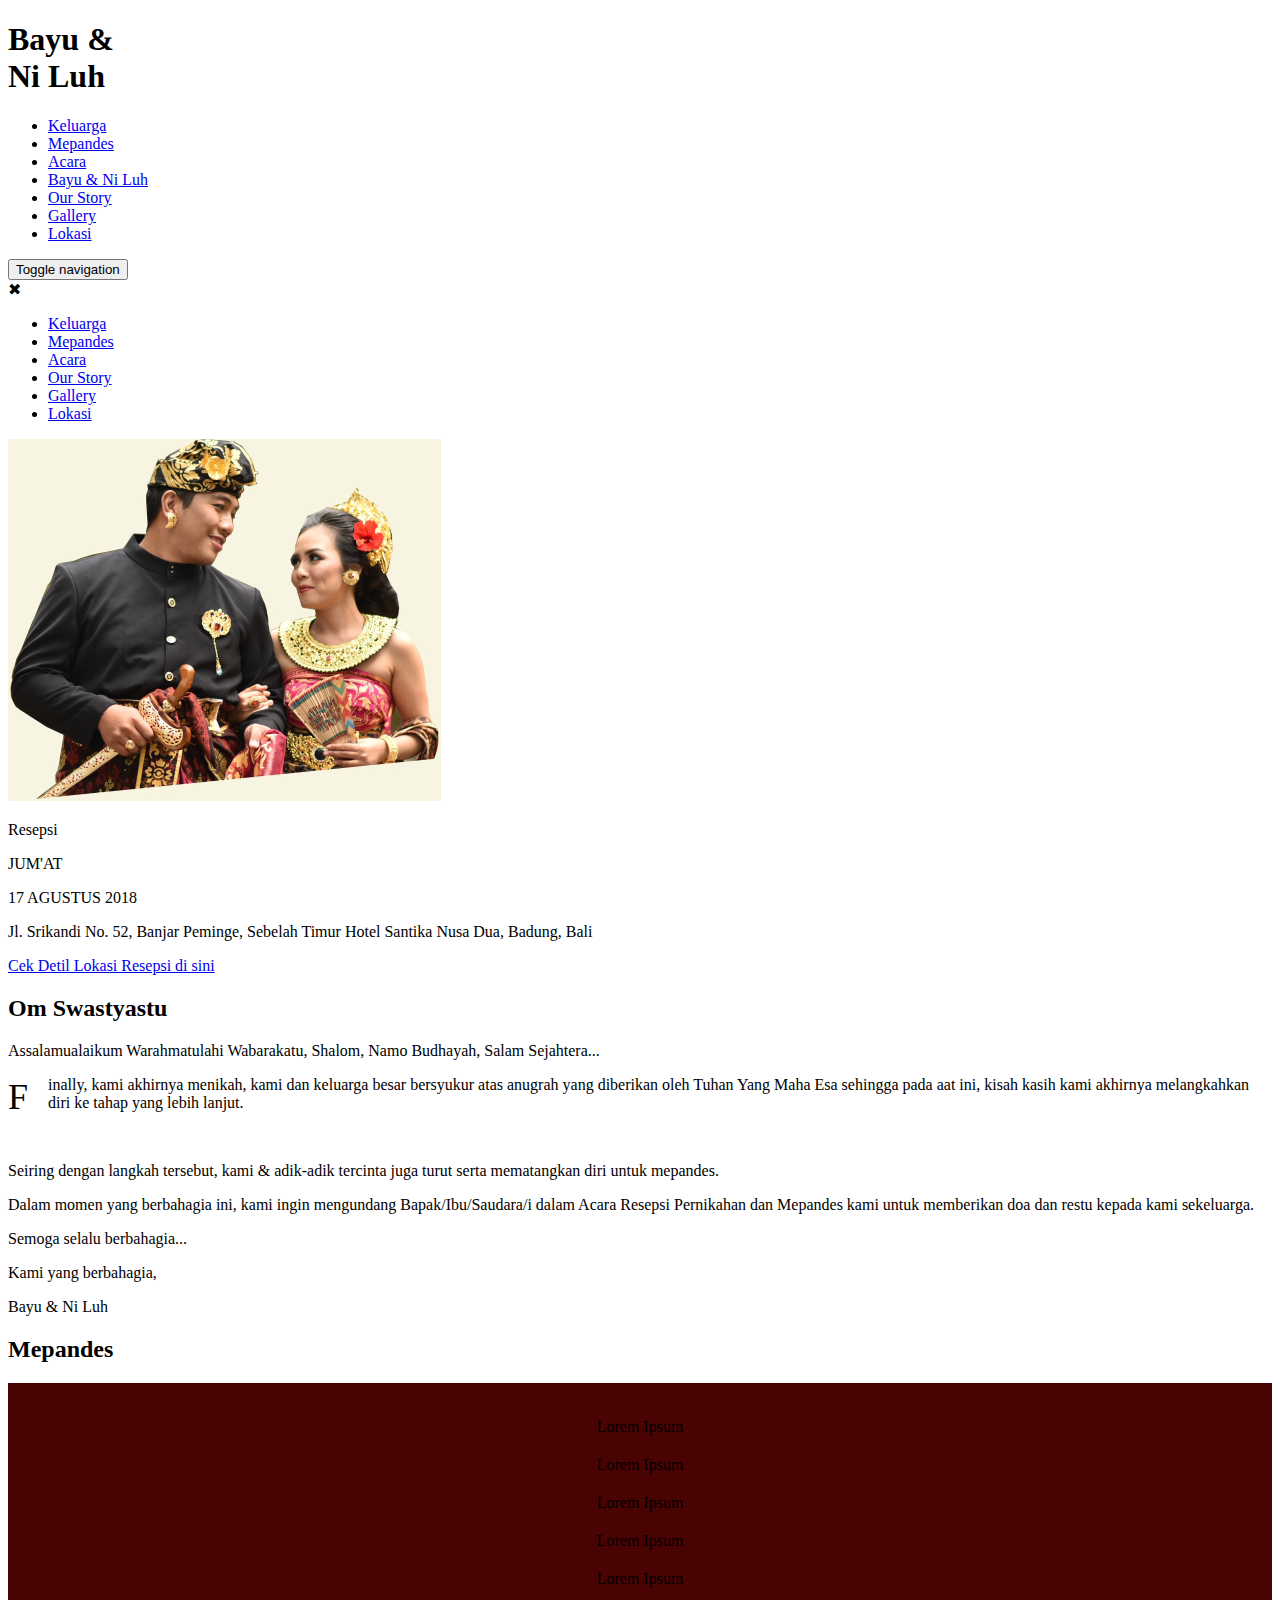
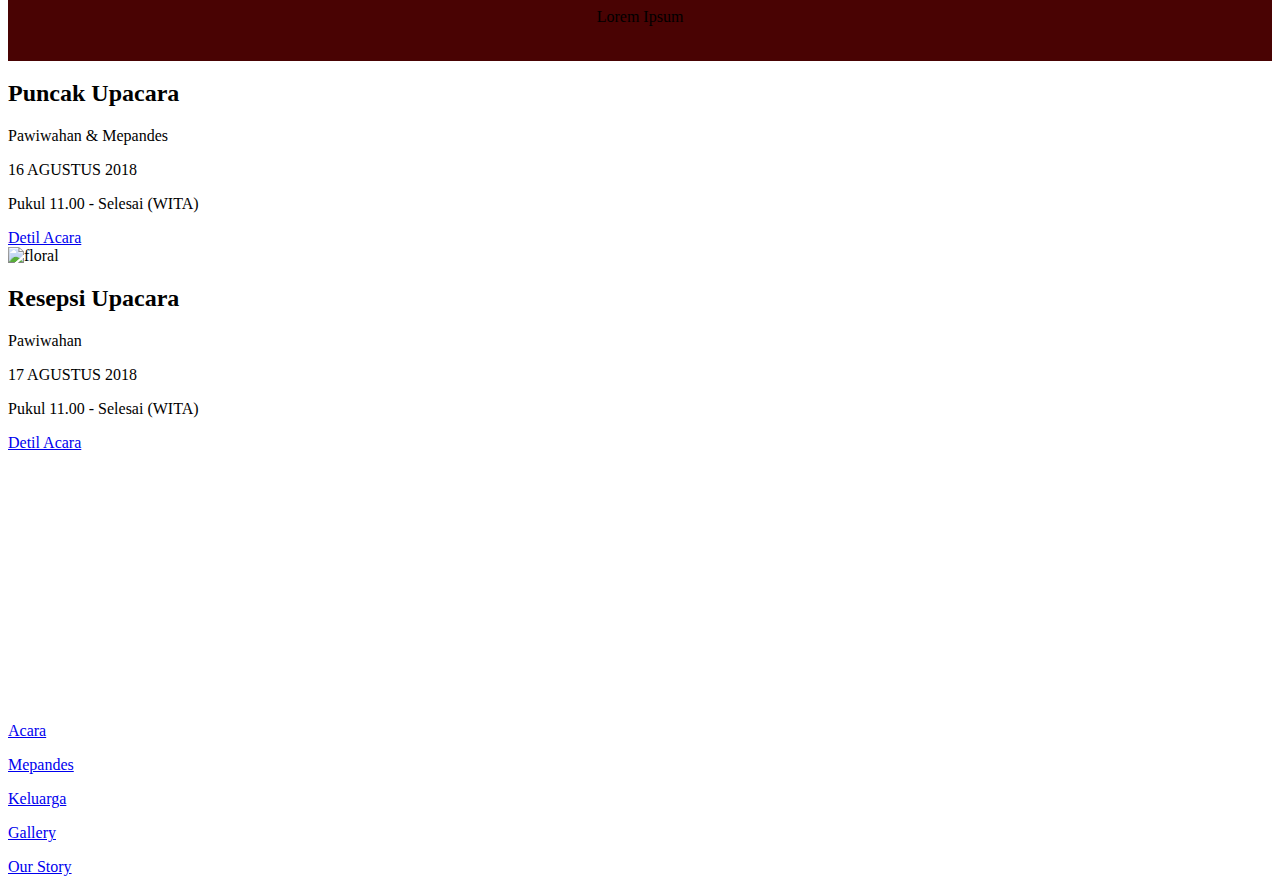
==== index.html @ 789aff52 "adding lokasi and update gallery and placeholder" ====
<!DOCTYPE html>
<html lang="en">
<head>
    <meta charset="UTF-8">
    <meta name="viewport" content="width=device-width, initial-scale=1.0">
    <meta http-equiv="X-UA-Compatible" content="ie=edge">
    <link rel="stylesheet" href="http://localhost/pawiwahanbayuniluh/assets/vendor/bootstrap/css/bootstrap.min.css">
    <link rel="stylesheet" href="http://localhost/pawiwahanbayuniluh/assets/vendor/slick/slick/slick.css">
    <link rel="stylesheet" href="http://localhost/pawiwahanbayuniluh/assets/css/main.css">
    <link rel="stylesheet" href="http://localhost/pawiwahanbayuniluh/assets/css/main.responsive.css">
    <script src="http://localhost/pawiwahanbayuniluh/assets/vendor/jquery/jquery-3.3.1.min.js"></script>    
    <script src="http://localhost/pawiwahanbayuniluh/assets/vendor/slick/slick/slick.min.js"></script>
    <script src="http://localhost/pawiwahanbayuniluh/assets/js/main.js"></script>
    <script src="http://localhost/pawiwahanbayuniluh/assets/vendor/bootstrap/js/bootstrap.min.js"></script>
    <title>Pawiwahan Bayu & Ni Luh</title>
</head>
<body>
    <section class="slider__main-wrapper">
        <h1 class="slider__main-title">Bayu <span>&</span> <br/> Ni Luh</h1>
        <div class="slider__slider-rail">
            <div class="animated-background">
                <div class="slider__content-image" style="background-image: url(assets/images/prewed/WP1_7972.jpg);"></div>
            </div>            
            <div class="animated-background">
                <div class="slider__content-image" style="background-image: url(assets/images/prewed/WP2_9571.jpg);"></div>
            </div>
            <div class="animated-background">
                <div class="slider__content-image" style="background-image: url(assets/images/prewed/WP2_9606.jpg);"></div>
            </div>
        </div>
        <nav class="navbar navbar__navbar-maron" id="main-navbar">
            <div class="container-fluid">
                <ul class="navbar__menu-wrapper">
                    <li>
                        <a href="#">Keluarga</a></li>
                    <li>
                        <a href="#">Mepandes</a></li>
                    <li>
                        <a href="#">Acara</a></li>
                    <li class="navbar__main-title">
                        <a href="http://localhost/pawiwahanbayuniluh">Bayu & Ni Luh</a>
                    </li>
                    <li>
                        <a href="#">Our Story</a></li>
                    <li>
                        <a href="http://localhost/pawiwahanbayuniluh/gallery">Gallery</a></li>
                    <li>
                        <a href="http://localhost/pawiwahanbayuniluh/lokasi/">Lokasi</a></li>
                </ul>
                <button type="button" class="navbar-toggle collapsed" data-toggle="collapse" data-target="#bs-example-navbar-collapse-1" aria-expanded="false">
                    <span class="sr-only">Toggle navigation</span>
                    <span class="icon-bar"></span>
                    <span class="icon-bar"></span>
                    <span class="icon-bar"></span>
                </button>
            </div>       
            <div class="navbar__mobile-menu-wrapper" id="mobile-menu">
                <span class="navbar__close-toggler" id="menu-close">&#10006;</span>
                <ul class="navbar__mobile-menu">
                    <li>
                        <a href="#">Keluarga</a></li>
                    <li>
                        <a href="#">Mepandes</a></li>
                    <li>
                        <a href="#">Acara</a></li>                    
                    <li>
                        <a href="#">Our Story</a></li>
                    <li>
                        <a href="http://localhost/pawiwahanbayuniluh/gallery">Gallery</a></li>
                    <li>
                        <a href="http://localhost/pawiwahanbayuniluh/lokasi/">Lokasi</a></li>
                </ul>
            </div>     
        </nav>
    </section>        
    <section class="greeting__main-wrapper">
        <div class="container">
            <div class="row">
                <div class="col-lg-4 col-md-4 col-sm-4 col-xs-12">
                    <div class="greeting__note">
                        <img class="greeting__person-image" src="assets/images/person.png"/>
                        <div class="greeting__note-title">
                            <p>Resepsi</p>
                            <p>JUM'AT</p>
                        </div>
                        <p class="greeting__date">17 AGUSTUS 2018</p>
                        <p class="greetin__address">Jl. Srikandi No. 52, Banjar Peminge, Sebelah Timur Hotel Santika Nusa Dua, Badung, Bali</p>
                        <div class="greeting__btn-wrapper">                            
                            <a href="#" class="btn__btn-small btn__btn-maron">Cek Detil Lokasi Resepsi di sini</a>
                        </div>
                    </div>
                </div>
                <div class="col-lg-8 col-md-8 col-sm-8 col-xs-12">
                    <h2 class="greeting__main-title">Om Swastyastu</h2>
                    <p>Assalamualaikum Warahmatulahi Wabarakatu, Shalom, Namo Budhayah, Salam Sejahtera...</p>
                    <p><span style="font-size: 36px; float: left;margin-right: 20px;font-family: BackToBlack;display: inline">F</span><span style="display: inline;">inally, kami akhirnya menikah, kami dan keluarga besar bersyukur atas anugrah yang diberikan oleh Tuhan Yang Maha Esa sehingga pada aat ini, kisah kasih kami akhirnya melangkahkan diri ke tahap yang lebih lanjut.</span></p>
                    <br/><p>Seiring dengan langkah tersebut, kami & adik-adik tercinta juga turut serta mematangkan diri untuk mepandes.</p>
                    <p>Dalam momen yang berbahagia ini, kami ingin mengundang Bapak/Ibu/Saudara/i dalam Acara Resepsi Pernikahan dan Mepandes kami untuk memberikan doa dan restu kepada kami sekeluarga.</p>
                    <div class="greeting__closing-wrapper">
                        <p>Semoga selalu berbahagia...</p>
                        <p>Kami yang berbahagia,</p>
                        <p class="greeting__signature">Bayu & Ni Luh</p>
                    </div>
                </div>
            </div>
        </div>
    </section>    
    <section class="mepandes__main-wrapper">
        <h2 class="mepandes__main-title">Mepandes</h2>
        <div style="background-color: #490303; padding: 15px 0;">
            <div class="container mepandes__person-wrapper">
                <div class="row">
                    <div class="col-lg-4 col-md-4 col-sm-4 col-xs-6" style="text-align: center;margin: 20px 0;">
                        <div class="mepandes__person">
                            <div class="mepandes__person-image"></div>
                            <p class="mepandes__person-name">Lorem Ipsum</p>
                        </div>
                    </div>
                    <div class="col-lg-4 col-md-4 col-sm-4 col-xs-6" style="text-align: center;margin: 20px 0;">
                        <div class="mepandes__person">
                            <div class="mepandes__person-image"></div>
                            <p class="mepandes__person-name">Lorem Ipsum</p>
                        </div>
                    </div>
                    <div class="col-lg-4 col-md-4 col-sm-4 col-xs-6" style="text-align: center;margin: 20px 0;">
                        <div class="mepandes__person">
                            <div class="mepandes__person-image"></div>
                            <p class="mepandes__person-name">Lorem Ipsum</p>
                        </div>
                    </div>
                    <div class="col-lg-4 col-md-4 col-sm-4 col-xs-6" style="text-align: center;margin: 20px 0;">
                        <div class="mepandes__person">
                            <div class="mepandes__person-image"></div>
                            <p class="mepandes__person-name">Lorem Ipsum</p>
                        </div>
                    </div>
                    <div class="col-lg-4 col-md-4 col-sm-4 col-xs-6" style="text-align: center;margin: 20px 0;">
                        <div class="mepandes__person">
                            <div class="mepandes__person-image"></div>
                            <p class="mepandes__person-name">Lorem Ipsum</p>
                        </div>
                    </div>
                    <div class="col-lg-4 col-md-4 col-sm-4 col-xs-6" style="text-align: center;margin: 20px 0;">
                        <div class="mepandes__person">
                            <div class="mepandes__person-image"></div>
                            <p class="mepandes__person-name">Lorem Ipsum</p>
                        </div>
                    </div>
                </div>
            </div>
        </div>
    </section>
    <section class="container" id="upacara">
        <div class="row">
            <div class="col-lg-4 col-md-4 col-sm-12 col-xs-12">
                <div class="upacara__upacara-wrapper">
                    <h2>Puncak Upacara</h2>
                    <p class="upacara__upacara-name">Pawiwahan & Mepandes</p>
                    <p class="upacara__upacara-date">16 AGUSTUS 2018</p>
                    <p class="upacara__upacara-time">Pukul 11.00 - Selesai (WITA)</p>
                    <a class="btn__btn-small btn__btn-maron" href="#">Detil Acara</a>
                </div>
            </div>
            <div class="col-lg-4 col-md-4 col-sm-12 col-xs-12">
                <div class="upacara__bouquet">
                    <img src="assets/images/bouquet-1.png" alt="floral" height="100px" />
                </div>
            </div>
            <div class="col-lg-4 col-md-4 col-sm-12 col-xs-12">
                <div class="upacara__upacara-wrapper">
                    <h2>Resepsi Upacara</h2>
                    <p class="upacara__upacara-name">Pawiwahan</p>
                    <p class="upacara__upacara-date">17 AGUSTUS 2018</p>
                    <p class="upacara__upacara-time">Pukul 11.00 - Selesai (WITA)</p>
                    <a class="btn__btn-small btn__btn-maron" href="#">Detil Acara</a>
                </div>
            </div>
        </div>        
    </section>
    <iframe
        width="100%"
        height="250"
        frameBorder="0"
        src="https://www.google.com/maps/embed/v1/place?key=AIzaSyAnap0F47kZ6eiubEJMexKW4NP2OieEnZE&q=jalan+pintas+siligita+no+27"
        allowFullScreen
    >
    </iframe>
    <section class="container" id="snapshot">
        <div class="row">
            <div class="col-lg-8">
                <a href="#">
                    <div class="snapshot__main-wrapper">
                        <div class="snaphost__image" style="background-image: url(http://localhost/pawiwahanbayuniluh/assets/images/prewed/WP1_7972.jpg)">                     
                        </div>                    
                        <div class="snapshot__white-box">
                            <p>Acara</p>
                        </div>
                    </div>
                </a>
            </div>
            <div class="col-lg-4">
                <a href="#">
                    <div class="snapshot__main-wrapper">
                        <div class="snaphost__image" style="background-image: url(http://localhost/pawiwahanbayuniluh/assets/images/prewed/WP1_7972.jpg)">                        
                        </div>                    
                        <div class="snapshot__white-box">
                            <p>Mepandes</p>
                        </div>
                    </div>
                </a>
            </div>
            <div class="col-lg-12">
                <a href="#">
                    <div class="snapshot__main-wrapper">
                        <div class="snaphost__image" style="background-image: url(http://localhost/pawiwahanbayuniluh/assets/images/prewed/WP1_7972.jpg)">                        
                        </div>                    
                        <div class="snapshot__white-box">
                            <p>Keluarga</p>
                        </div>
                    </div>
                </a>
            </div>
            <div class="col-lg-4">
                <a href="http://localhost/pawiwahanbayuniluh/gallery">
                    <div class="snapshot__main-wrapper">
                        <div class="snaphost__image" style="background-image: url(http://localhost/pawiwahanbayuniluh/assets/images/prewed/WP1_7972.jpg)">                        
                        </div>                    
                        <div class="snapshot__white-box">
                            <p>Gallery</p>
                        </div>
                    </div>
                </a>
            </div>
            <div class="col-lg-8">
                <a href="#">
                    <div class="snapshot__main-wrapper">
                        <div class="snaphost__image" style="background-image: url(http://localhost/pawiwahanbayuniluh/assets/images/prewed/WP1_7972.jpg)">                        
                        </div>                    
                        <div class="snapshot__white-box">
                            <p>Our Story</p>
                        </div>
                    </div>
                </a>
            </div>
        </div>
    </section>
    <section class="footer__main-wrapper">
        <div class="container">
            <div class="row">
                <!-- <ul class="footer__menu-wrapper">
                    <li>
                        <a href="#">Keluarga</a></li>
                    <li>
                        <a href="#">Mepandes</a></li>
                    <li>
                        <a href="#">Acara</a></li>
                    <li class="footer__main-title">
                        <a href="#">Bayu & Ni Luh</a>
                    </li>
                    <li>
                        <a href="#">Our Story</a></li>
                    <li>
                        <a href="#">Gallery</a></li>
                    <li>
                        <a href="http://localhost/pawiwahanbayuniluh/lokasi/">Lokasi</a></li>
                </ul> -->
            </div>
        </div>
    </section>
</body>
</html>
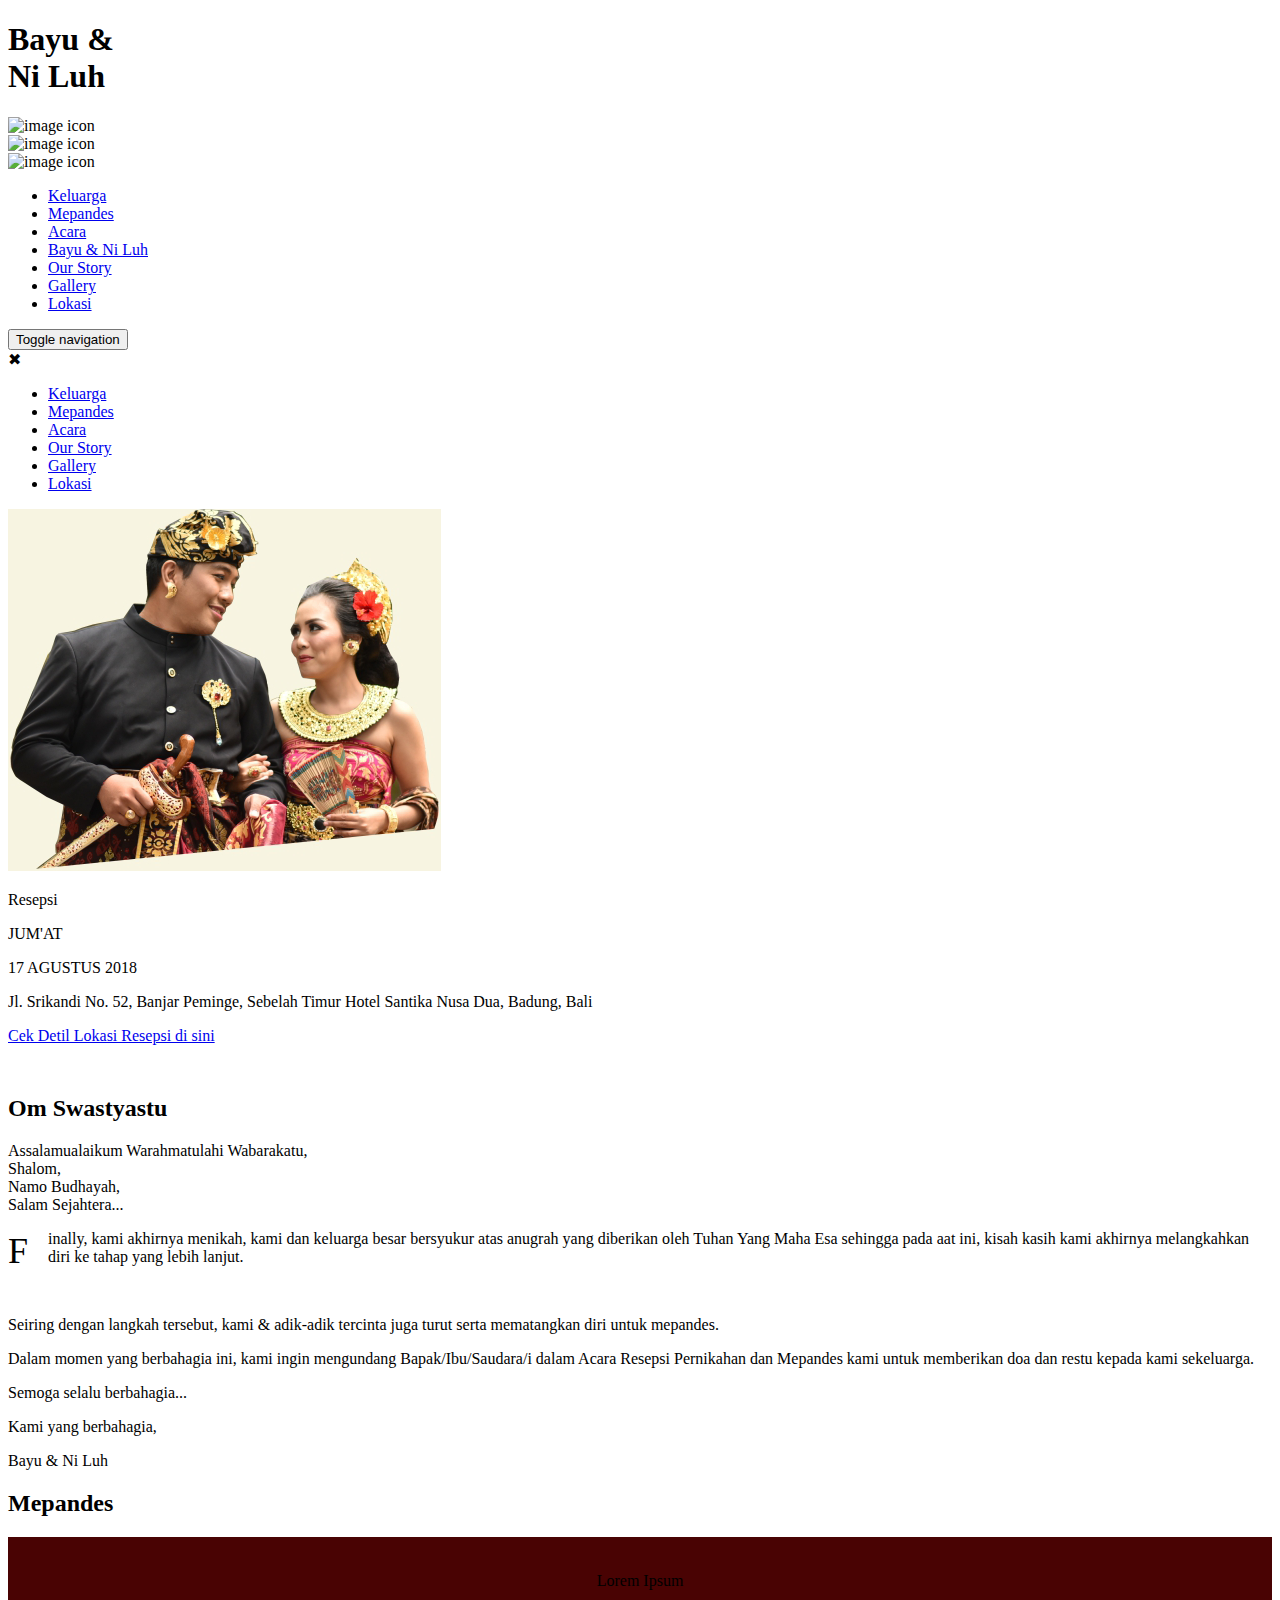
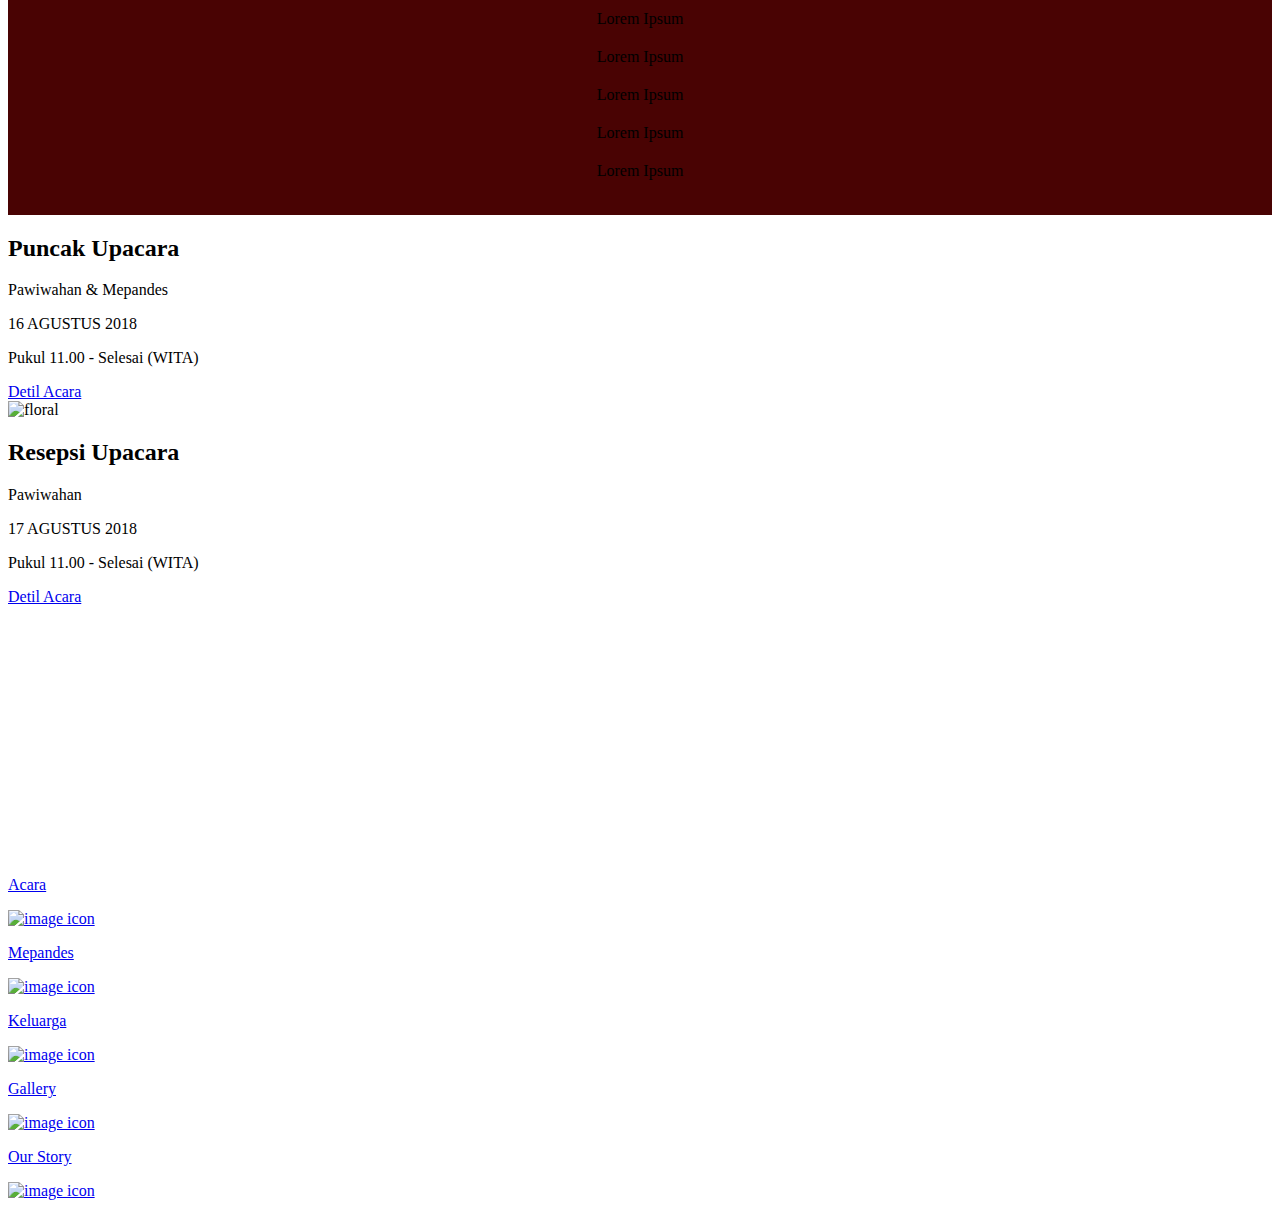
==== commit ce4f5f3c: "update loader" ====
--- a/index.html
+++ b/index.html
@@ -19,12 +19,15 @@
         <h1 class="slider__main-title">Bayu <span>&</span> <br/> Ni Luh</h1>
         <div class="slider__slider-rail">
             <div class="animated-background">
+                <img src="http://localhost/pawiwahanbayuniluh/assets/images/picture.png" alt="image icon"/>
                 <div class="slider__content-image" style="background-image: url(assets/images/prewed/WP1_7972.jpg);"></div>
             </div>            
             <div class="animated-background">
+                <img src="http://localhost/pawiwahanbayuniluh/assets/images/picture.png" alt="image icon"/>
                 <div class="slider__content-image" style="background-image: url(assets/images/prewed/WP2_9571.jpg);"></div>
             </div>
             <div class="animated-background">
+                <img src="http://localhost/pawiwahanbayuniluh/assets/images/picture.png" alt="image icon"/>
                 <div class="slider__content-image" style="background-image: url(assets/images/prewed/WP2_9606.jpg);"></div>
             </div>
         </div>
@@ -91,8 +94,8 @@
                     </div>
                 </div>
                 <div class="col-lg-8 col-md-8 col-sm-8 col-xs-12">
-                    <h2 class="greeting__main-title">Om Swastyastu</h2>
-                    <p>Assalamualaikum Warahmatulahi Wabarakatu, Shalom, Namo Budhayah, Salam Sejahtera...</p>
+                    <h2 class="greeting__main-title" style="margin-top: 50px;">Om Swastyastu</h2>
+                    <p>Assalamualaikum Warahmatulahi Wabarakatu, <br/>Shalom, <br/>Namo Budhayah, <br/>Salam Sejahtera...</p>
                     <p><span style="font-size: 36px; float: left;margin-right: 20px;font-family: BackToBlack;display: inline">F</span><span style="display: inline;">inally, kami akhirnya menikah, kami dan keluarga besar bersyukur atas anugrah yang diberikan oleh Tuhan Yang Maha Esa sehingga pada aat ini, kisah kasih kami akhirnya melangkahkan diri ke tahap yang lebih lanjut.</span></p>
                     <br/><p>Seiring dengan langkah tersebut, kami & adik-adik tercinta juga turut serta mematangkan diri untuk mepandes.</p>
                     <p>Dalam momen yang berbahagia ini, kami ingin mengundang Bapak/Ibu/Saudara/i dalam Acara Resepsi Pernikahan dan Mepandes kami untuk memberikan doa dan restu kepada kami sekeluarga.</p>
@@ -189,56 +192,61 @@
         <div class="row">
             <div class="col-lg-8">
                 <a href="#">
-                    <div class="snapshot__main-wrapper">
+                    <div class="snapshot__main-wrapper">                        
                         <div class="snaphost__image" style="background-image: url(http://localhost/pawiwahanbayuniluh/assets/images/prewed/WP1_7972.jpg)">                     
                         </div>                    
                         <div class="snapshot__white-box">
                             <p>Acara</p>
                         </div>
+                        <div class="animated-background"><img src="http://localhost/pawiwahanbayuniluh/assets/images/picture.png" alt="image icon"/></div>
                     </div>
                 </a>
             </div>
             <div class="col-lg-4">
                 <a href="#">
-                    <div class="snapshot__main-wrapper">
+                    <div class="snapshot__main-wrapper">                        
                         <div class="snaphost__image" style="background-image: url(http://localhost/pawiwahanbayuniluh/assets/images/prewed/WP1_7972.jpg)">                        
                         </div>                    
                         <div class="snapshot__white-box">
                             <p>Mepandes</p>
                         </div>
+                        <div class="animated-background"><img src="http://localhost/pawiwahanbayuniluh/assets/images/picture.png" alt="image icon"/></div>
                     </div>
                 </a>
             </div>
             <div class="col-lg-12">
                 <a href="#">
-                    <div class="snapshot__main-wrapper">
+                    <div class="snapshot__main-wrapper">                        
                         <div class="snaphost__image" style="background-image: url(http://localhost/pawiwahanbayuniluh/assets/images/prewed/WP1_7972.jpg)">                        
                         </div>                    
                         <div class="snapshot__white-box">
                             <p>Keluarga</p>
                         </div>
+                        <div class="animated-background"><img src="http://localhost/pawiwahanbayuniluh/assets/images/picture.png" alt="image icon"/></div>
                     </div>
                 </a>
             </div>
             <div class="col-lg-4">
                 <a href="http://localhost/pawiwahanbayuniluh/gallery">
-                    <div class="snapshot__main-wrapper">
+                    <div class="snapshot__main-wrapper">                        
                         <div class="snaphost__image" style="background-image: url(http://localhost/pawiwahanbayuniluh/assets/images/prewed/WP1_7972.jpg)">                        
                         </div>                    
                         <div class="snapshot__white-box">
                             <p>Gallery</p>
                         </div>
+                        <div class="animated-background"><img src="http://localhost/pawiwahanbayuniluh/assets/images/picture.png" alt="image icon"/></div>
                     </div>
                 </a>
             </div>
             <div class="col-lg-8">
                 <a href="#">
-                    <div class="snapshot__main-wrapper">
+                    <div class="snapshot__main-wrapper">                        
                         <div class="snaphost__image" style="background-image: url(http://localhost/pawiwahanbayuniluh/assets/images/prewed/WP1_7972.jpg)">                        
                         </div>                    
                         <div class="snapshot__white-box">
                             <p>Our Story</p>
                         </div>
+                        <div class="animated-background"><img src="http://localhost/pawiwahanbayuniluh/assets/images/picture.png" alt="image icon"/></div>
                     </div>
                 </a>
             </div>
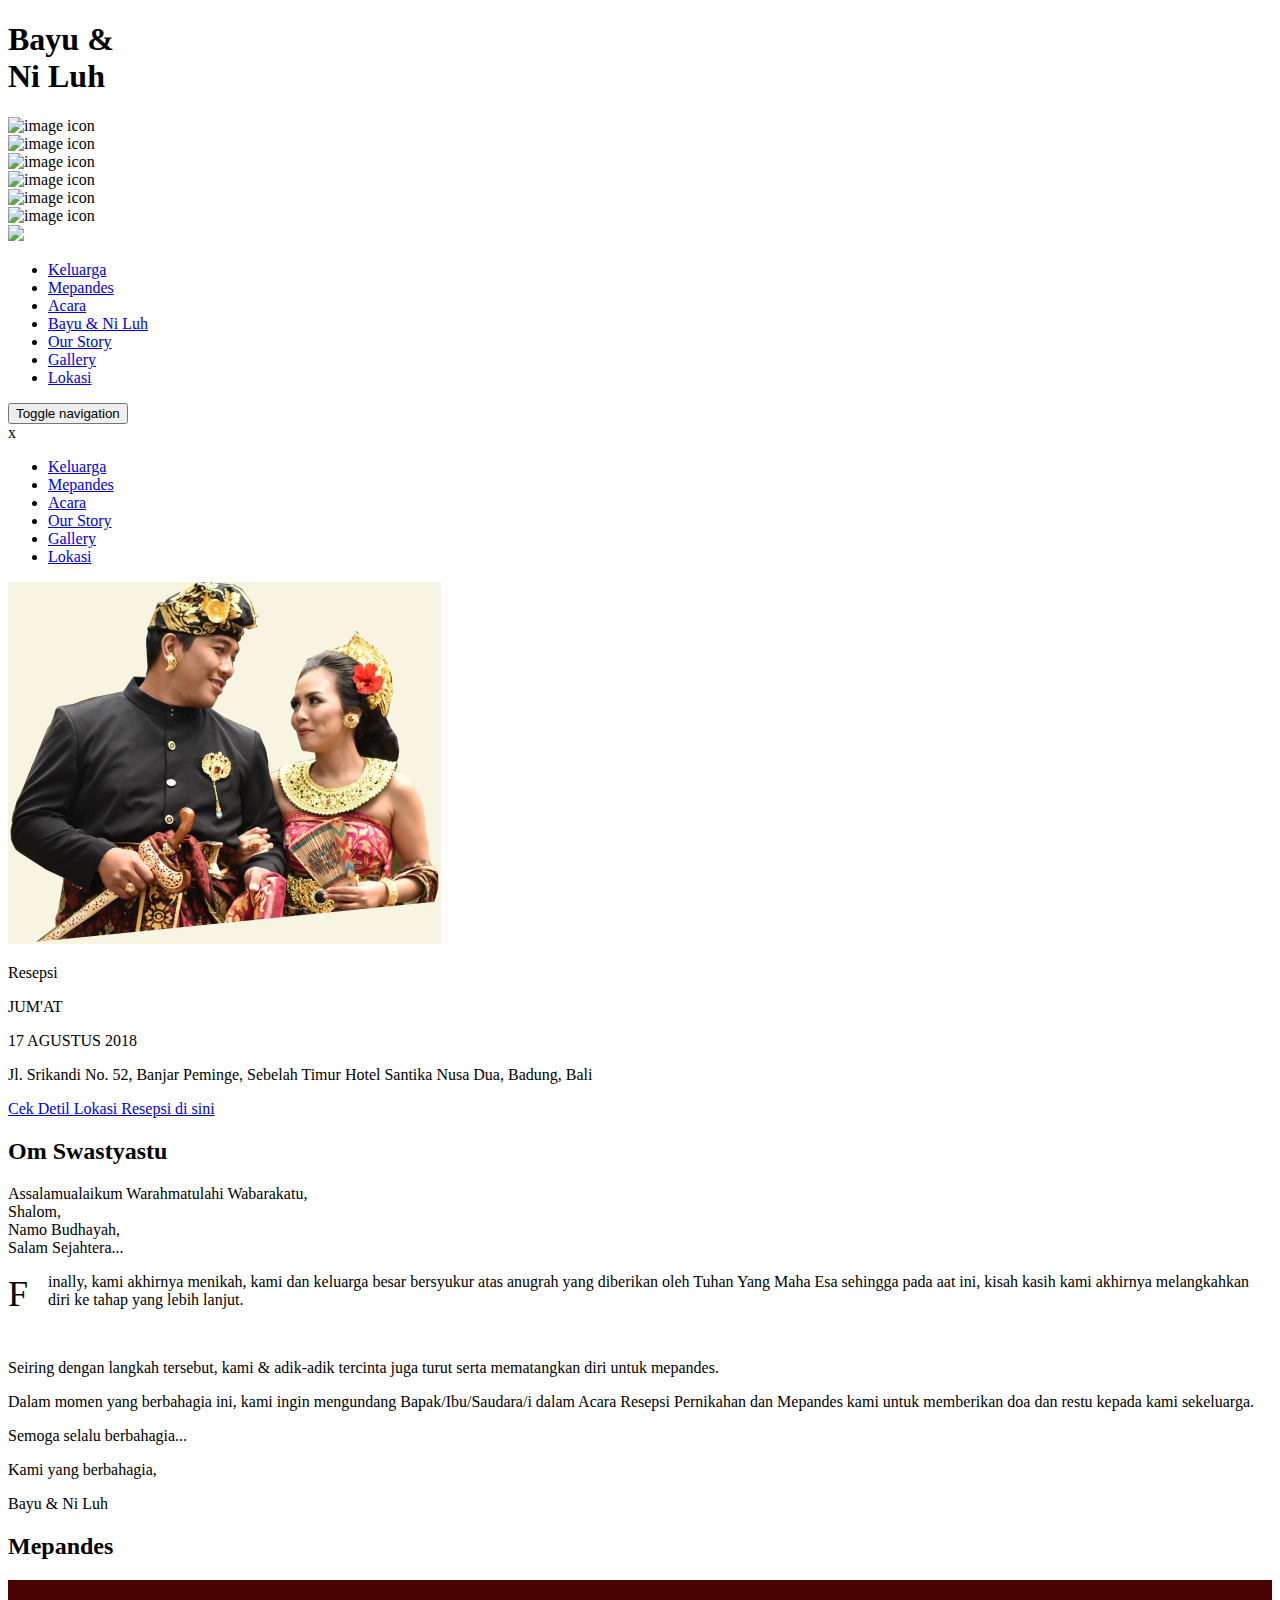
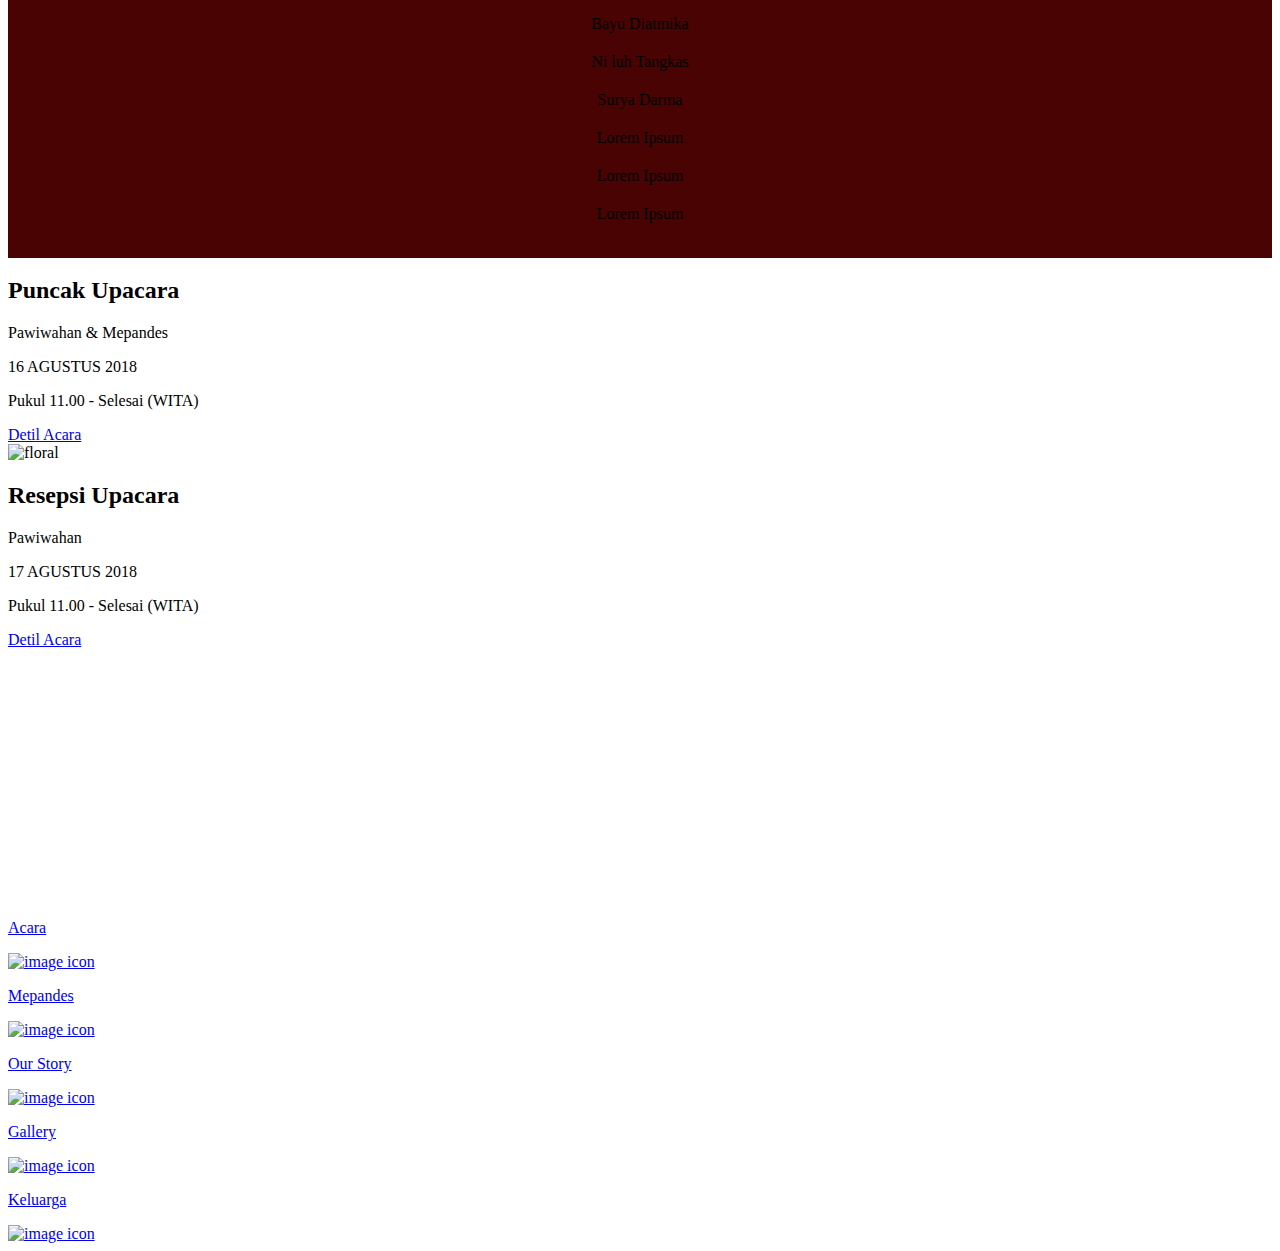
==== commit d7678d86: "big update" ====
--- a/index.html
+++ b/index.html
@@ -6,11 +6,11 @@
     <meta http-equiv="X-UA-Compatible" content="ie=edge">
     <link rel="stylesheet" href="http://localhost/pawiwahanbayuniluh/assets/vendor/bootstrap/css/bootstrap.min.css">
     <link rel="stylesheet" href="http://localhost/pawiwahanbayuniluh/assets/vendor/slick/slick/slick.css">
-    <link rel="stylesheet" href="http://localhost/pawiwahanbayuniluh/assets/css/main.css">
-    <link rel="stylesheet" href="http://localhost/pawiwahanbayuniluh/assets/css/main.responsive.css">
+    <link rel="stylesheet" href="http://localhost/pawiwahanbayuniluh/assets/css/main.css?ver=0.0.23">
+    <link rel="stylesheet" href="http://localhost/pawiwahanbayuniluh/assets/css/main.responsive.css?ver=0.0.23">
     <script src="http://localhost/pawiwahanbayuniluh/assets/vendor/jquery/jquery-3.3.1.min.js"></script>    
     <script src="http://localhost/pawiwahanbayuniluh/assets/vendor/slick/slick/slick.min.js"></script>
-    <script src="http://localhost/pawiwahanbayuniluh/assets/js/main.js"></script>
+    <script src="http://localhost/pawiwahanbayuniluh/assets/js/main.js?ver=0.0.23"></script>
     <script src="http://localhost/pawiwahanbayuniluh/assets/vendor/bootstrap/js/bootstrap.min.js"></script>
     <title>Pawiwahan Bayu & Ni Luh</title>
 </head>
@@ -20,16 +20,33 @@
         <div class="slider__slider-rail">
             <div class="animated-background">
                 <img src="http://localhost/pawiwahanbayuniluh/assets/images/picture.png" alt="image icon"/>
-                <div class="slider__content-image" style="background-image: url(assets/images/prewed/WP1_7972.jpg);"></div>
+                <div class="slider__content-image" style="background-image: url(assets/images/slideshow/1.jpg);"></div>
             </div>            
             <div class="animated-background">
                 <img src="http://localhost/pawiwahanbayuniluh/assets/images/picture.png" alt="image icon"/>
-                <div class="slider__content-image" style="background-image: url(assets/images/prewed/WP2_9571.jpg);"></div>
-            </div>
-            <div class="animated-background">
-                <img src="http://localhost/pawiwahanbayuniluh/assets/images/picture.png" alt="image icon"/>
-                <div class="slider__content-image" style="background-image: url(assets/images/prewed/WP2_9606.jpg);"></div>
-            </div>
+                <div class="slider__content-image" style="background-image: url(assets/images/slideshow/2.jpg);"></div>
+            </div>
+            <div class="animated-background">
+                <img src="http://localhost/pawiwahanbayuniluh/assets/images/picture.png" alt="image icon"/>
+                <div class="slider__content-image" style="background-image: url(assets/images/slideshow/3.jpg);"></div>
+            </div>
+            <div class="animated-background">
+                <img src="http://localhost/pawiwahanbayuniluh/assets/images/picture.png" alt="image icon"/>
+                <div class="slider__content-image" style="background-image: url(assets/images/slideshow/4.jpg);"></div>
+            </div>
+            <div class="animated-background">
+                <img src="http://localhost/pawiwahanbayuniluh/assets/images/picture.png" alt="image icon"/>
+                <div class="slider__content-image" style="background-image: url(assets/images/slideshow/5.jpg);"></div>
+            </div>
+            <div class="animated-background">
+                <img src="http://localhost/pawiwahanbayuniluh/assets/images/picture.png" alt="image icon"/>
+                <div class="slider__content-image" style="background-image: url(assets/images/slideshow/6.jpg);"></div>
+            </div>
+        </div>
+        <div class="slider__slide-down-wrapper">
+            <i class="slider__slide-down-arrow">
+                <img src="http://localhost/pawiwahanbayuniluh/assets/images/down-arrow.png"/>
+            </i>
         </div>
         <nav class="navbar navbar__navbar-maron" id="main-navbar">
             <div class="container-fluid">
@@ -58,7 +75,7 @@
                 </button>
             </div>       
             <div class="navbar__mobile-menu-wrapper" id="mobile-menu">
-                <span class="navbar__close-toggler" id="menu-close">&#10006;</span>
+                <span class="navbar__close-toggler" id="menu-close">x</span>
                 <ul class="navbar__mobile-menu">
                     <li>
                         <a href="#">Keluarga</a></li>
@@ -79,7 +96,7 @@
     <section class="greeting__main-wrapper">
         <div class="container">
             <div class="row">
-                <div class="col-lg-4 col-md-4 col-sm-4 col-xs-12">
+                <div class="col-lg-5 col-md-5 col-sm-5 col-xs-12">
                     <div class="greeting__note">
                         <img class="greeting__person-image" src="assets/images/person.png"/>
                         <div class="greeting__note-title">
@@ -87,14 +104,14 @@
                             <p>JUM'AT</p>
                         </div>
                         <p class="greeting__date">17 AGUSTUS 2018</p>
-                        <p class="greetin__address">Jl. Srikandi No. 52, Banjar Peminge, Sebelah Timur Hotel Santika Nusa Dua, Badung, Bali</p>
+                        <p class="greeting__address">Jl. Srikandi No. 52, Banjar Peminge, Sebelah Timur Hotel Santika Nusa Dua, Badung, Bali</p>
                         <div class="greeting__btn-wrapper">                            
                             <a href="#" class="btn__btn-small btn__btn-maron">Cek Detil Lokasi Resepsi di sini</a>
                         </div>
                     </div>
                 </div>
-                <div class="col-lg-8 col-md-8 col-sm-8 col-xs-12">
-                    <h2 class="greeting__main-title" style="margin-top: 50px;">Om Swastyastu</h2>
+                <div class="col-lg-7 col-md-7 col-sm-7 col-xs-12">
+                    <h2 class="greeting__main-title">Om Swastyastu</h2>
                     <p>Assalamualaikum Warahmatulahi Wabarakatu, <br/>Shalom, <br/>Namo Budhayah, <br/>Salam Sejahtera...</p>
                     <p><span style="font-size: 36px; float: left;margin-right: 20px;font-family: BackToBlack;display: inline">F</span><span style="display: inline;">inally, kami akhirnya menikah, kami dan keluarga besar bersyukur atas anugrah yang diberikan oleh Tuhan Yang Maha Esa sehingga pada aat ini, kisah kasih kami akhirnya melangkahkan diri ke tahap yang lebih lanjut.</span></p>
                     <br/><p>Seiring dengan langkah tersebut, kami & adik-adik tercinta juga turut serta mematangkan diri untuk mepandes.</p>
@@ -115,20 +132,26 @@
                 <div class="row">
                     <div class="col-lg-4 col-md-4 col-sm-4 col-xs-6" style="text-align: center;margin: 20px 0;">
                         <div class="mepandes__person">
-                            <div class="mepandes__person-image"></div>
-                            <p class="mepandes__person-name">Lorem Ipsum</p>
-                        </div>
-                    </div>
-                    <div class="col-lg-4 col-md-4 col-sm-4 col-xs-6" style="text-align: center;margin: 20px 0;">
-                        <div class="mepandes__person">
-                            <div class="mepandes__person-image"></div>
-                            <p class="mepandes__person-name">Lorem Ipsum</p>
-                        </div>
-                    </div>
-                    <div class="col-lg-4 col-md-4 col-sm-4 col-xs-6" style="text-align: center;margin: 20px 0;">
-                        <div class="mepandes__person">
-                            <div class="mepandes__person-image"></div>
-                            <p class="mepandes__person-name">Lorem Ipsum</p>
+                            <div class="mepandes__person-image">
+                                <div class="image" style="background-image: url(assets/images/mepandes/Bayu.jpg);"></div>
+                            </div>
+                            <p class="mepandes__person-name">Bayu Diatmika</p>
+                        </div>
+                    </div>
+                    <div class="col-lg-4 col-md-4 col-sm-4 col-xs-6" style="text-align: center;margin: 20px 0;">
+                        <div class="mepandes__person">
+                            <div class="mepandes__person-image">
+                                <div class="image" style="background-image: url(assets/images/mepandes/Iluh.jpg)"></div>
+                            </div>
+                            <p class="mepandes__person-name">Ni luh Tangkas</p>
+                        </div>
+                    </div>
+                    <div class="col-lg-4 col-md-4 col-sm-4 col-xs-6" style="text-align: center;margin: 20px 0;">
+                        <div class="mepandes__person">
+                            <div class="mepandes__person-image">
+                                <div class="image" style="background-image: url(assets/images/mepandes/Surya.jpg)"></div>
+                            </div>
+                            <p class="mepandes__person-name">Surya Darma</p>
                         </div>
                     </div>
                     <div class="col-lg-4 col-md-4 col-sm-4 col-xs-6" style="text-align: center;margin: 20px 0;">
@@ -190,7 +213,7 @@
     </iframe>
     <section class="container" id="snapshot">
         <div class="row">
-            <div class="col-lg-8">
+            <div class="col-lg-7 col-md-7 col-sm-7 col-xs-12">
                 <a href="#">
                     <div class="snapshot__main-wrapper">                        
                         <div class="snaphost__image" style="background-image: url(http://localhost/pawiwahanbayuniluh/assets/images/prewed/WP1_7972.jpg)">                     
@@ -202,7 +225,7 @@
                     </div>
                 </a>
             </div>
-            <div class="col-lg-4">
+            <div class="col-lg-5 col-md-5 col-sm-5 col-xs-12">
                 <a href="#">
                     <div class="snapshot__main-wrapper">                        
                         <div class="snaphost__image" style="background-image: url(http://localhost/pawiwahanbayuniluh/assets/images/prewed/WP1_7972.jpg)">                        
@@ -214,37 +237,37 @@
                     </div>
                 </a>
             </div>
-            <div class="col-lg-12">
+            <div class="col-lg-12 col-md-12 col-sm-12 col-xs-12">
                 <a href="#">
                     <div class="snapshot__main-wrapper">                        
                         <div class="snaphost__image" style="background-image: url(http://localhost/pawiwahanbayuniluh/assets/images/prewed/WP1_7972.jpg)">                        
                         </div>                    
                         <div class="snapshot__white-box">
+                            <p>Our Story</p>
+                        </div>
+                        <div class="animated-background"><img src="http://localhost/pawiwahanbayuniluh/assets/images/picture.png" alt="image icon"/></div>
+                    </div>
+                </a>
+            </div>
+            <div class="col-lg-5 col-md-5 col-sm-5 col-xs-12">
+                <a href="http://localhost/pawiwahanbayuniluh/gallery">
+                    <div class="snapshot__main-wrapper">                        
+                        <div class="snaphost__image" style="background-image: url(http://localhost/pawiwahanbayuniluh/assets/images/prewed/WP1_7972.jpg)">                        
+                        </div>                    
+                        <div class="snapshot__white-box">
+                            <p>Gallery</p>
+                        </div>
+                        <div class="animated-background"><img src="http://localhost/pawiwahanbayuniluh/assets/images/picture.png" alt="image icon"/></div>
+                    </div>
+                </a>
+            </div>
+            <div class="col-lg-7 col-md-7 col-sm-7 col-xs-12">
+                <a href="#">
+                    <div class="snapshot__main-wrapper">                        
+                        <div class="snaphost__image" style="background-image: url(http://localhost/pawiwahanbayuniluh/assets/images/prewed/WP1_7972.jpg)">                        
+                        </div>                    
+                        <div class="snapshot__white-box">
                             <p>Keluarga</p>
-                        </div>
-                        <div class="animated-background"><img src="http://localhost/pawiwahanbayuniluh/assets/images/picture.png" alt="image icon"/></div>
-                    </div>
-                </a>
-            </div>
-            <div class="col-lg-4">
-                <a href="http://localhost/pawiwahanbayuniluh/gallery">
-                    <div class="snapshot__main-wrapper">                        
-                        <div class="snaphost__image" style="background-image: url(http://localhost/pawiwahanbayuniluh/assets/images/prewed/WP1_7972.jpg)">                        
-                        </div>                    
-                        <div class="snapshot__white-box">
-                            <p>Gallery</p>
-                        </div>
-                        <div class="animated-background"><img src="http://localhost/pawiwahanbayuniluh/assets/images/picture.png" alt="image icon"/></div>
-                    </div>
-                </a>
-            </div>
-            <div class="col-lg-8">
-                <a href="#">
-                    <div class="snapshot__main-wrapper">                        
-                        <div class="snaphost__image" style="background-image: url(http://localhost/pawiwahanbayuniluh/assets/images/prewed/WP1_7972.jpg)">                        
-                        </div>                    
-                        <div class="snapshot__white-box">
-                            <p>Our Story</p>
                         </div>
                         <div class="animated-background"><img src="http://localhost/pawiwahanbayuniluh/assets/images/picture.png" alt="image icon"/></div>
                     </div>
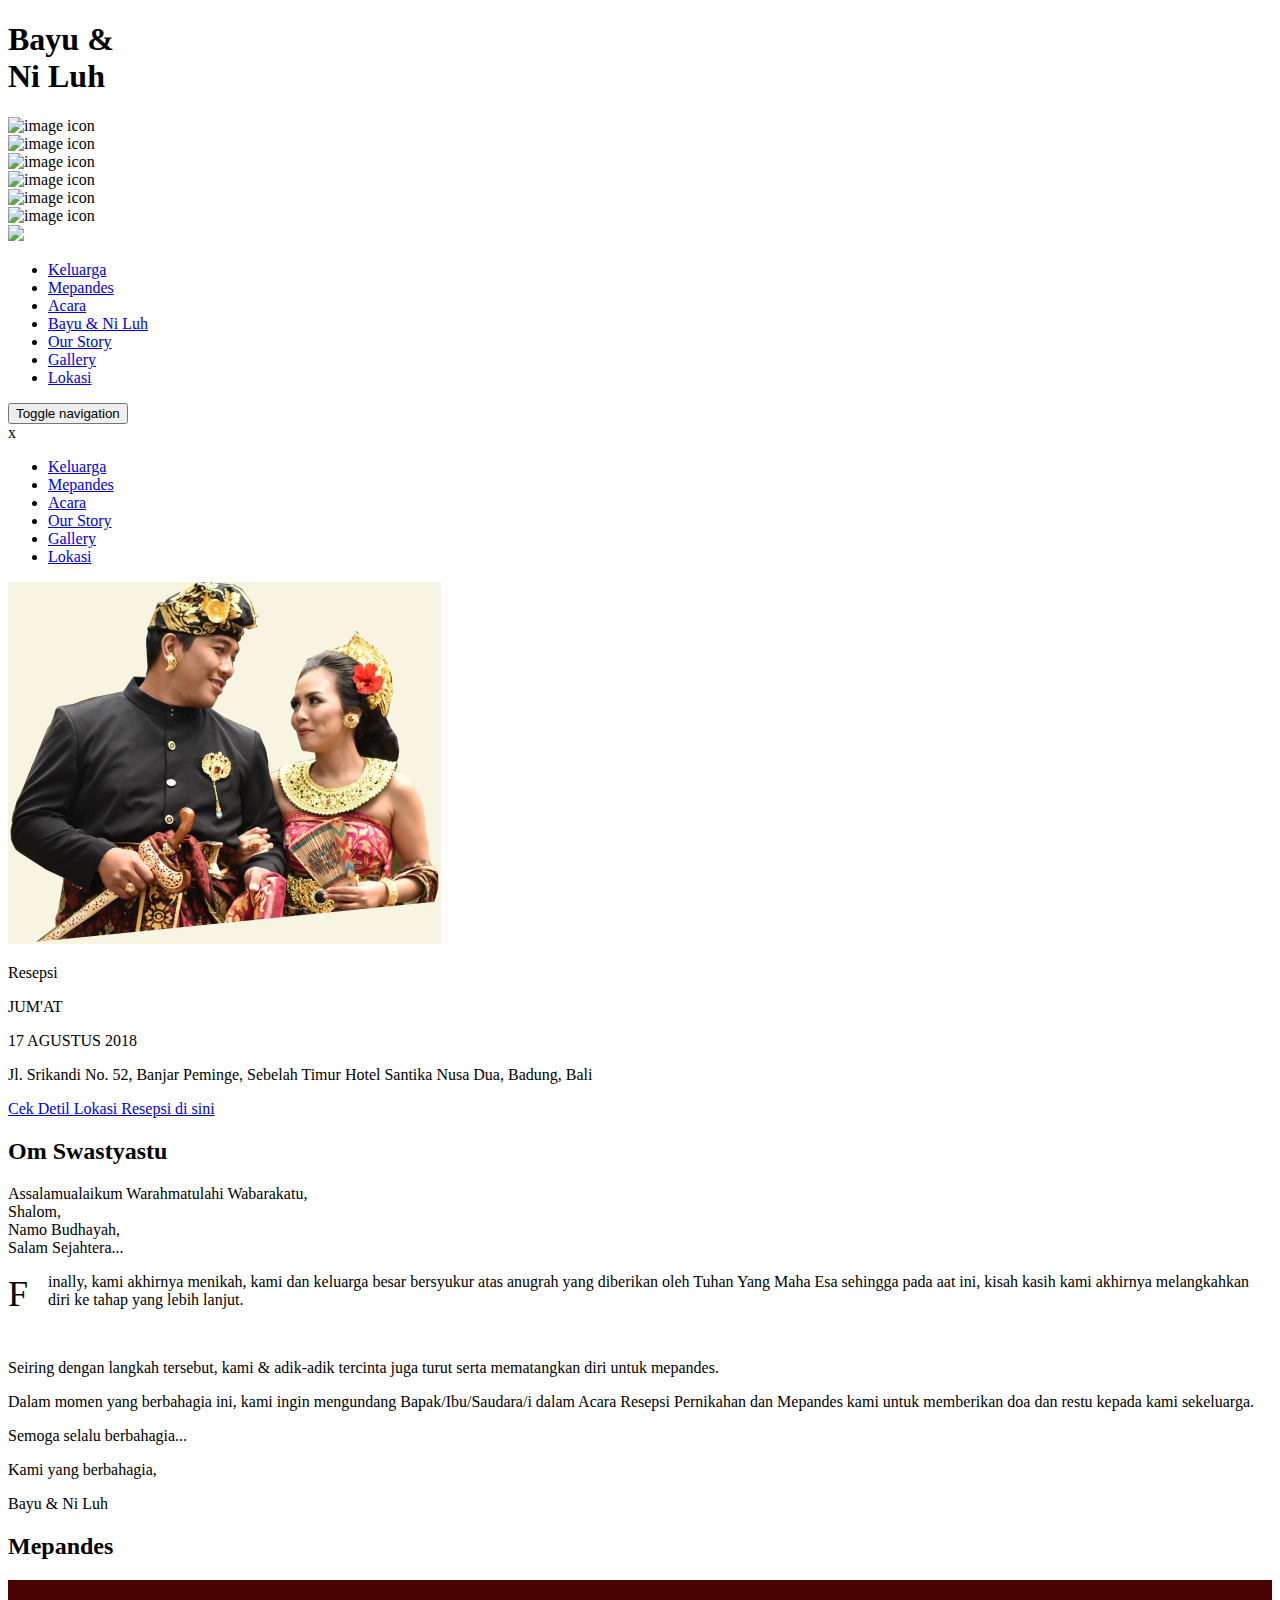
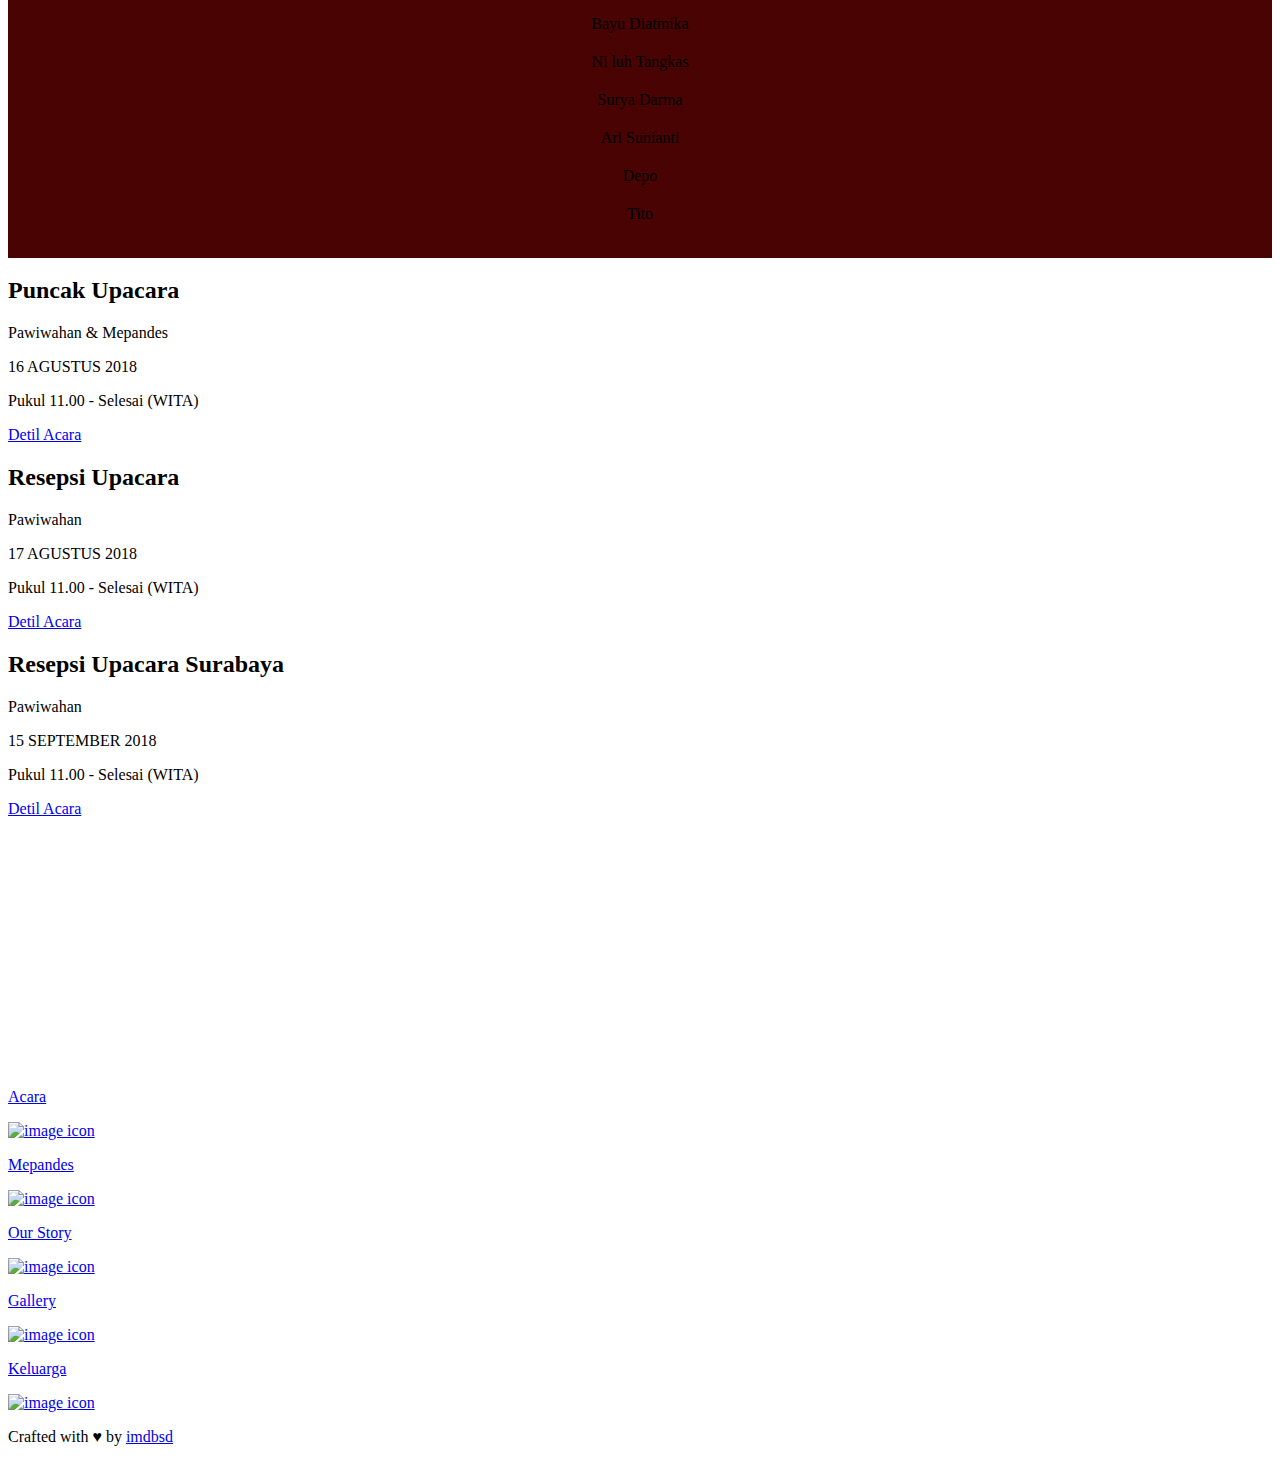
==== commit 4b5179cc: "clean up and fixing url" ====
--- a/index.html
+++ b/index.html
@@ -54,11 +54,11 @@
                     <li>
                         <a href="#">Keluarga</a></li>
                     <li>
-                        <a href="#">Mepandes</a></li>
-                    <li>
-                        <a href="#">Acara</a></li>
+                        <a class="mepandes-link" href="http://localhost/pawiwahanbayuniluh/#mepandes">Mepandes</a></li>
+                    <li>
+                        <a class="acara-link" href="http://localhost/pawiwahanbayuniluh/#acara">Acara</a></li>
                     <li class="navbar__main-title">
-                        <a href="http://localhost/pawiwahanbayuniluh">Bayu & Ni Luh</a>
+                        <a href="http://localhost/pawiwahanbayuniluh/">Bayu & Ni Luh</a>
                     </li>
                     <li>
                         <a href="#">Our Story</a></li>
@@ -80,9 +80,9 @@
                     <li>
                         <a href="#">Keluarga</a></li>
                     <li>
-                        <a href="#">Mepandes</a></li>
-                    <li>
-                        <a href="#">Acara</a></li>                    
+                        <a class="mepandes-link" href="http://localhost/pawiwahanbayuniluh/#mepandes">Mepandes</a></li>
+                    <li>
+                        <a class="acara-link" href="http://localhost/pawiwahanbayuniluh/#acara">Acara</a></li>                    
                     <li>
                         <a href="#">Our Story</a></li>
                     <li>
@@ -106,7 +106,7 @@
                         <p class="greeting__date">17 AGUSTUS 2018</p>
                         <p class="greeting__address">Jl. Srikandi No. 52, Banjar Peminge, Sebelah Timur Hotel Santika Nusa Dua, Badung, Bali</p>
                         <div class="greeting__btn-wrapper">                            
-                            <a href="#" class="btn__btn-small btn__btn-maron">Cek Detil Lokasi Resepsi di sini</a>
+                            <a href="http://localhost/pawiwahanbayuniluh/lokasi/" class="btn__btn-small btn__btn-maron">Cek Detil Lokasi Resepsi di sini</a>
                         </div>
                     </div>
                 </div>
@@ -157,19 +157,19 @@
                     <div class="col-lg-4 col-md-4 col-sm-4 col-xs-6" style="text-align: center;margin: 20px 0;">
                         <div class="mepandes__person">
                             <div class="mepandes__person-image"></div>
-                            <p class="mepandes__person-name">Lorem Ipsum</p>
+                            <p class="mepandes__person-name">Ari Sunianti</p>
                         </div>
                     </div>
                     <div class="col-lg-4 col-md-4 col-sm-4 col-xs-6" style="text-align: center;margin: 20px 0;">
                         <div class="mepandes__person">
                             <div class="mepandes__person-image"></div>
-                            <p class="mepandes__person-name">Lorem Ipsum</p>
+                            <p class="mepandes__person-name">Depo</p>
                         </div>
                     </div>
                     <div class="col-lg-4 col-md-4 col-sm-4 col-xs-6" style="text-align: center;margin: 20px 0;">
                         <div class="mepandes__person">
                             <div class="mepandes__person-image"></div>
-                            <p class="mepandes__person-name">Lorem Ipsum</p>
+                            <p class="mepandes__person-name">Tito</p>
                         </div>
                     </div>
                 </div>
@@ -187,16 +187,20 @@
                     <a class="btn__btn-small btn__btn-maron" href="#">Detil Acara</a>
                 </div>
             </div>
-            <div class="col-lg-4 col-md-4 col-sm-12 col-xs-12">
-                <div class="upacara__bouquet">
-                    <img src="assets/images/bouquet-1.png" alt="floral" height="100px" />
-                </div>
-            </div>
-            <div class="col-lg-4 col-md-4 col-sm-12 col-xs-12">
+            <div class="col-lg-4 col-md-4 col-sm-12 col-xs-12">                
                 <div class="upacara__upacara-wrapper">
                     <h2>Resepsi Upacara</h2>
                     <p class="upacara__upacara-name">Pawiwahan</p>
                     <p class="upacara__upacara-date">17 AGUSTUS 2018</p>
+                    <p class="upacara__upacara-time">Pukul 11.00 - Selesai (WITA)</p>
+                    <a class="btn__btn-small btn__btn-maron" href="#">Detil Acara</a>
+                </div>
+            </div>
+            <div class="col-lg-4 col-md-4 col-sm-12 col-xs-12">
+                <div class="upacara__upacara-wrapper">
+                    <h2>Resepsi Upacara Surabaya</h2>
+                    <p class="upacara__upacara-name">Pawiwahan</p>
+                    <p class="upacara__upacara-date">15 SEPTEMBER 2018</p>
                     <p class="upacara__upacara-time">Pukul 11.00 - Selesai (WITA)</p>
                     <a class="btn__btn-small btn__btn-maron" href="#">Detil Acara</a>
                 </div>
@@ -214,7 +218,7 @@
     <section class="container" id="snapshot">
         <div class="row">
             <div class="col-lg-7 col-md-7 col-sm-7 col-xs-12">
-                <a href="#">
+                <a class="acara-link" href="http://localhost/pawiwahanbayuniluh/#acara">
                     <div class="snapshot__main-wrapper">                        
                         <div class="snaphost__image" style="background-image: url(http://localhost/pawiwahanbayuniluh/assets/images/prewed/WP1_7972.jpg)">                     
                         </div>                    
@@ -226,7 +230,7 @@
                 </a>
             </div>
             <div class="col-lg-5 col-md-5 col-sm-5 col-xs-12">
-                <a href="#">
+                <a class="mepandes-link" href="http://localhost/pawiwahanbayuniluh/#mepandes">
                     <div class="snapshot__main-wrapper">                        
                         <div class="snaphost__image" style="background-image: url(http://localhost/pawiwahanbayuniluh/assets/images/prewed/WP1_7972.jpg)">                        
                         </div>                    
@@ -278,25 +282,18 @@
     <section class="footer__main-wrapper">
         <div class="container">
             <div class="row">
-                <!-- <ul class="footer__menu-wrapper">
-                    <li>
-                        <a href="#">Keluarga</a></li>
-                    <li>
-                        <a href="#">Mepandes</a></li>
-                    <li>
-                        <a href="#">Acara</a></li>
-                    <li class="footer__main-title">
-                        <a href="#">Bayu & Ni Luh</a>
-                    </li>
-                    <li>
-                        <a href="#">Our Story</a></li>
-                    <li>
-                        <a href="#">Gallery</a></li>
-                    <li>
-                        <a href="http://localhost/pawiwahanbayuniluh/lokasi/">Lokasi</a></li>
-                </ul> -->
-            </div>
-        </div>
-    </section>
+                <p class="copyright">Crafted with <span>♥</span> by <a href="https://github.com/imdbsd/" target="_blank">imdbsd</a></p>
+            </div>
+        </div>
+    </section>
+    <!-- Global site tag (gtag.js) - Google Analytics -->
+    <script async src="https://www.googletagmanager.com/gtag/js?id=UA-123561904-1"></script>
+    <script>
+        window.dataLayer = window.dataLayer || [];
+        function gtag(){dataLayer.push(arguments);}
+        gtag('js', new Date());
+
+        gtag('config', 'UA-123561904-1');
+    </script>
 </body>
 </html>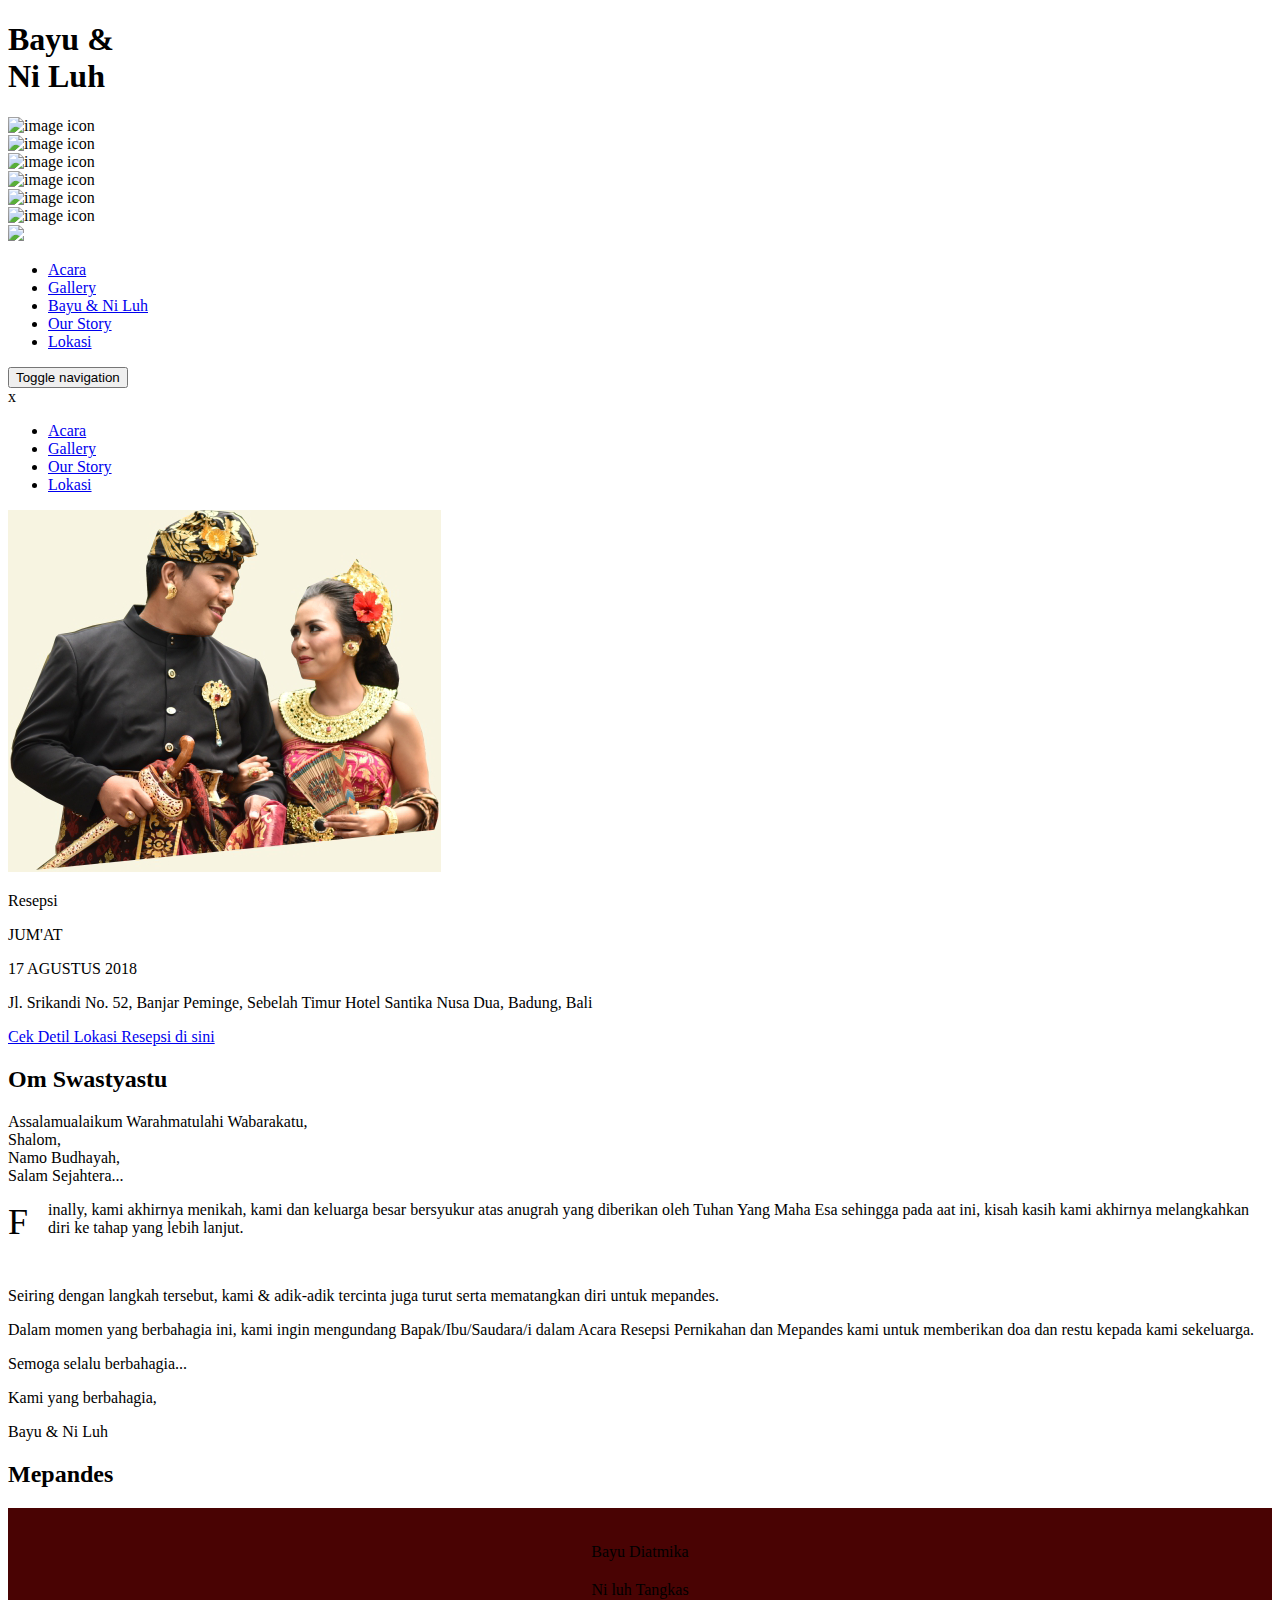
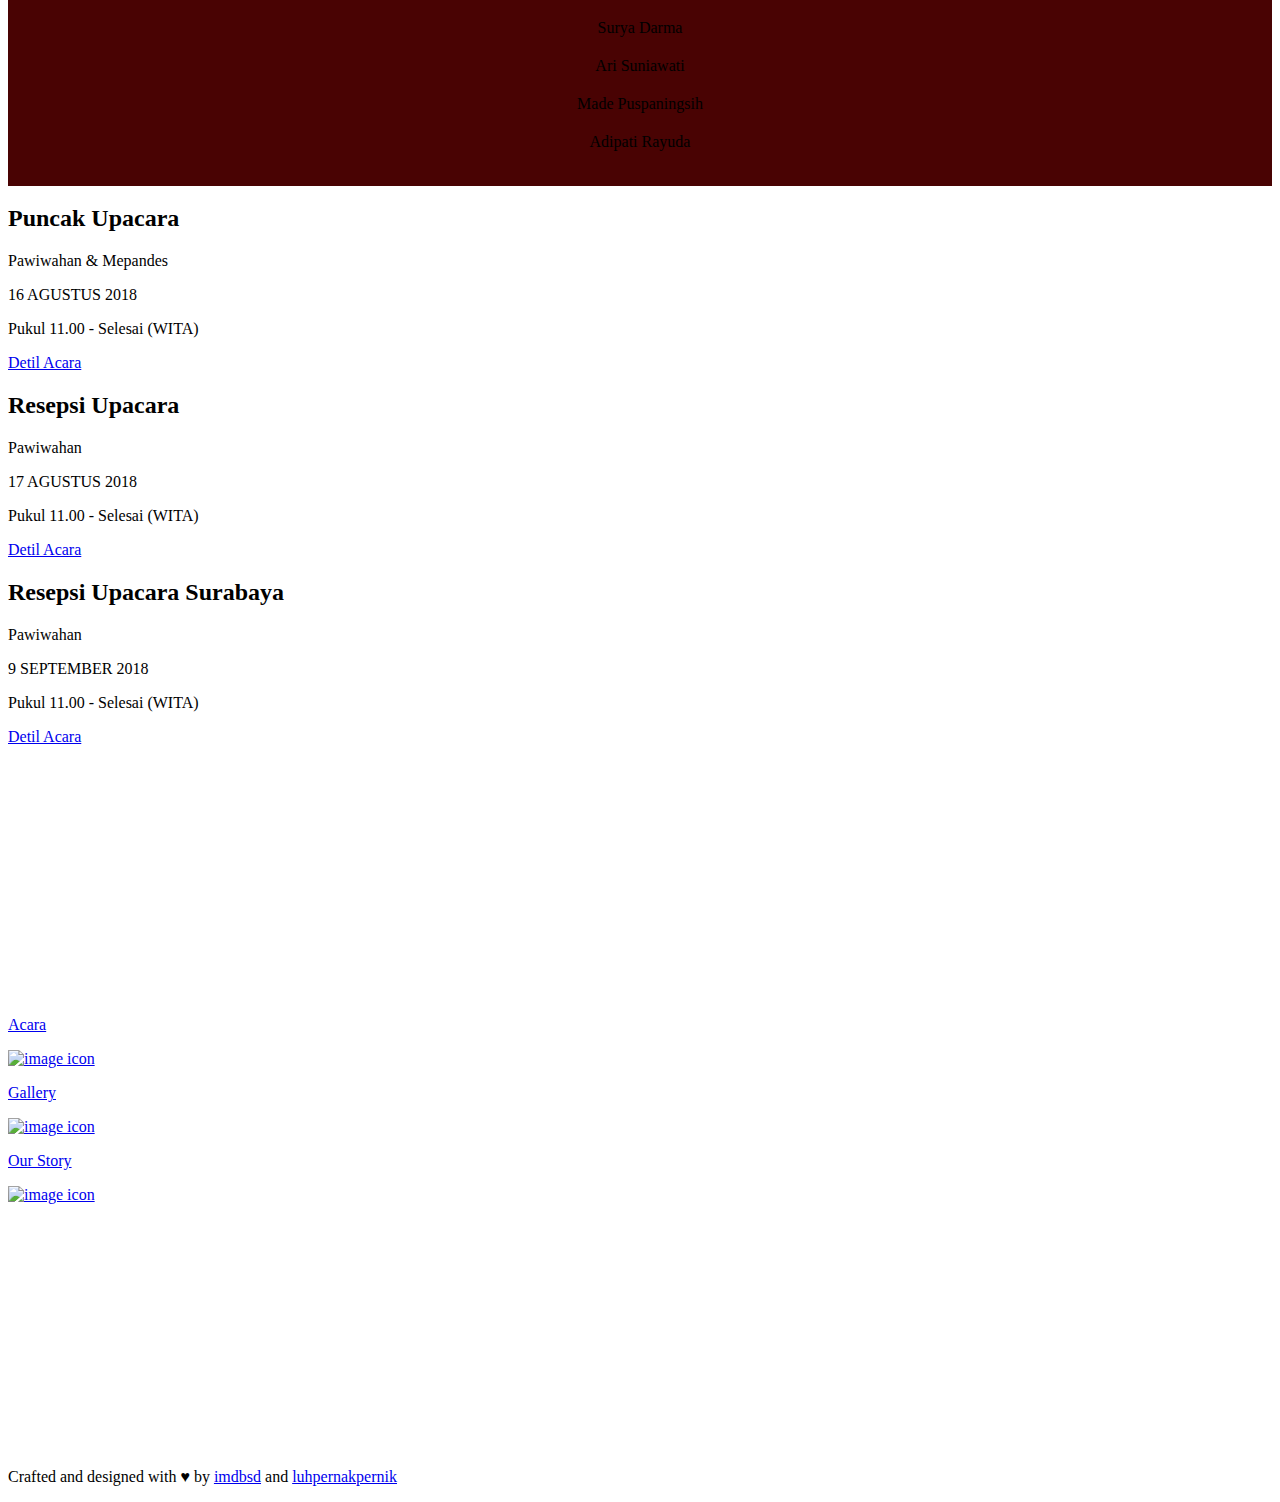
==== commit 332a7785: "add our story and update mepandes image" ====
--- a/index.html
+++ b/index.html
@@ -6,11 +6,11 @@
     <meta http-equiv="X-UA-Compatible" content="ie=edge">
     <link rel="stylesheet" href="http://localhost/pawiwahanbayuniluh/assets/vendor/bootstrap/css/bootstrap.min.css">
     <link rel="stylesheet" href="http://localhost/pawiwahanbayuniluh/assets/vendor/slick/slick/slick.css">
-    <link rel="stylesheet" href="http://localhost/pawiwahanbayuniluh/assets/css/main.css?ver=0.0.23">
-    <link rel="stylesheet" href="http://localhost/pawiwahanbayuniluh/assets/css/main.responsive.css?ver=0.0.23">
+    <link rel="stylesheet" href="http://localhost/pawiwahanbayuniluh/assets/css/main.css?ver=0.0.25">
+    <link rel="stylesheet" href="http://localhost/pawiwahanbayuniluh/assets/css/main.responsive.css?ver=0.0.25">
     <script src="http://localhost/pawiwahanbayuniluh/assets/vendor/jquery/jquery-3.3.1.min.js"></script>    
     <script src="http://localhost/pawiwahanbayuniluh/assets/vendor/slick/slick/slick.min.js"></script>
-    <script src="http://localhost/pawiwahanbayuniluh/assets/js/main.js?ver=0.0.23"></script>
+    <script src="http://localhost/pawiwahanbayuniluh/assets/js/main.js?ver=0.0.25"></script>
     <script src="http://localhost/pawiwahanbayuniluh/assets/vendor/bootstrap/js/bootstrap.min.js"></script>
     <title>Pawiwahan Bayu & Ni Luh</title>
 </head>
@@ -19,27 +19,27 @@
         <h1 class="slider__main-title">Bayu <span>&</span> <br/> Ni Luh</h1>
         <div class="slider__slider-rail">
             <div class="animated-background">
-                <img src="http://localhost/pawiwahanbayuniluh/assets/images/picture.png" alt="image icon"/>
+                <img class="loader" src="http://localhost/pawiwahanbayuniluh/assets/images/picture.png" alt="image icon"/>
                 <div class="slider__content-image" style="background-image: url(assets/images/slideshow/1.jpg);"></div>
             </div>            
             <div class="animated-background">
-                <img src="http://localhost/pawiwahanbayuniluh/assets/images/picture.png" alt="image icon"/>
+                <img class="loader" src="http://localhost/pawiwahanbayuniluh/assets/images/picture.png" alt="image icon"/>
                 <div class="slider__content-image" style="background-image: url(assets/images/slideshow/2.jpg);"></div>
             </div>
             <div class="animated-background">
-                <img src="http://localhost/pawiwahanbayuniluh/assets/images/picture.png" alt="image icon"/>
+                <img class="loader" src="http://localhost/pawiwahanbayuniluh/assets/images/picture.png" alt="image icon"/>
                 <div class="slider__content-image" style="background-image: url(assets/images/slideshow/3.jpg);"></div>
             </div>
             <div class="animated-background">
-                <img src="http://localhost/pawiwahanbayuniluh/assets/images/picture.png" alt="image icon"/>
+                <img class="loader" src="http://localhost/pawiwahanbayuniluh/assets/images/picture.png" alt="image icon"/>
                 <div class="slider__content-image" style="background-image: url(assets/images/slideshow/4.jpg);"></div>
             </div>
             <div class="animated-background">
-                <img src="http://localhost/pawiwahanbayuniluh/assets/images/picture.png" alt="image icon"/>
+                <img class="loader" src="http://localhost/pawiwahanbayuniluh/assets/images/picture.png" alt="image icon"/>
                 <div class="slider__content-image" style="background-image: url(assets/images/slideshow/5.jpg);"></div>
             </div>
             <div class="animated-background">
-                <img src="http://localhost/pawiwahanbayuniluh/assets/images/picture.png" alt="image icon"/>
+                <img class="loader" src="http://localhost/pawiwahanbayuniluh/assets/images/picture.png" alt="image icon"/>
                 <div class="slider__content-image" style="background-image: url(assets/images/slideshow/6.jpg);"></div>
             </div>
         </div>
@@ -50,20 +50,16 @@
         </div>
         <nav class="navbar navbar__navbar-maron" id="main-navbar">
             <div class="container-fluid">
-                <ul class="navbar__menu-wrapper">
-                    <li>
-                        <a href="#">Keluarga</a></li>
-                    <li>
-                        <a class="mepandes-link" href="http://localhost/pawiwahanbayuniluh/#mepandes">Mepandes</a></li>
+                <ul class="navbar__menu-wrapper">                                        
                     <li>
                         <a class="acara-link" href="http://localhost/pawiwahanbayuniluh/#acara">Acara</a></li>
+                    <li>
+                        <a href="http://localhost/pawiwahanbayuniluh/gallery">Gallery</a></li>
                     <li class="navbar__main-title">
                         <a href="http://localhost/pawiwahanbayuniluh/">Bayu & Ni Luh</a>
                     </li>
                     <li>
-                        <a href="#">Our Story</a></li>
-                    <li>
-                        <a href="http://localhost/pawiwahanbayuniluh/gallery">Gallery</a></li>
+                        <a href="http://localhost/pawiwahanbayuniluh/our-story">Our Story</a></li>                    
                     <li>
                         <a href="http://localhost/pawiwahanbayuniluh/lokasi/">Lokasi</a></li>
                 </ul>
@@ -76,17 +72,13 @@
             </div>       
             <div class="navbar__mobile-menu-wrapper" id="mobile-menu">
                 <span class="navbar__close-toggler" id="menu-close">x</span>
-                <ul class="navbar__mobile-menu">
-                    <li>
-                        <a href="#">Keluarga</a></li>
-                    <li>
-                        <a class="mepandes-link" href="http://localhost/pawiwahanbayuniluh/#mepandes">Mepandes</a></li>
+                <ul class="navbar__mobile-menu">                    
                     <li>
                         <a class="acara-link" href="http://localhost/pawiwahanbayuniluh/#acara">Acara</a></li>                    
                     <li>
-                        <a href="#">Our Story</a></li>
-                    <li>
                         <a href="http://localhost/pawiwahanbayuniluh/gallery">Gallery</a></li>
+                    <li>
+                        <a href="http://localhost/pawiwahanbayuniluh/our-story">Our Story</a></li>                    
                     <li>
                         <a href="http://localhost/pawiwahanbayuniluh/lokasi/">Lokasi</a></li>
                 </ul>
@@ -156,20 +148,26 @@
                     </div>
                     <div class="col-lg-4 col-md-4 col-sm-4 col-xs-6" style="text-align: center;margin: 20px 0;">
                         <div class="mepandes__person">
-                            <div class="mepandes__person-image"></div>
-                            <p class="mepandes__person-name">Ari Sunianti</p>
-                        </div>
-                    </div>
-                    <div class="col-lg-4 col-md-4 col-sm-4 col-xs-6" style="text-align: center;margin: 20px 0;">
-                        <div class="mepandes__person">
-                            <div class="mepandes__person-image"></div>
-                            <p class="mepandes__person-name">Depo</p>
-                        </div>
-                    </div>
-                    <div class="col-lg-4 col-md-4 col-sm-4 col-xs-6" style="text-align: center;margin: 20px 0;">
-                        <div class="mepandes__person">
-                            <div class="mepandes__person-image"></div>
-                            <p class="mepandes__person-name">Tito</p>
+                            <div class="mepandes__person-image">
+                                <div class="image" style="background-image: url(assets/images/mepandes/ari.jpg)"></div>
+                            </div>
+                            <p class="mepandes__person-name">Ari Suniawati</p>
+                        </div>
+                    </div>
+                    <div class="col-lg-4 col-md-4 col-sm-4 col-xs-6" style="text-align: center;margin: 20px 0;">
+                        <div class="mepandes__person">
+                            <div class="mepandes__person-image">
+                                <div class="image" style="background-image: url(assets/images/mepandes/depo.jpg)"></div>
+                            </div>
+                            <p class="mepandes__person-name">Made Puspaningsih</p>
+                        </div>
+                    </div>
+                    <div class="col-lg-4 col-md-4 col-sm-4 col-xs-6" style="text-align: center;margin: 20px 0;">
+                        <div class="mepandes__person">
+                            <div class="mepandes__person-image">
+                                <div class="image" style="background-image: url(assets/images/mepandes/tito.jpg)"></div>
+                            </div>
+                            <p class="mepandes__person-name">Adipati Rayuda</p>
                         </div>
                     </div>
                 </div>
@@ -200,7 +198,7 @@
                 <div class="upacara__upacara-wrapper">
                     <h2>Resepsi Upacara Surabaya</h2>
                     <p class="upacara__upacara-name">Pawiwahan</p>
-                    <p class="upacara__upacara-date">15 SEPTEMBER 2018</p>
+                    <p class="upacara__upacara-date">9 SEPTEMBER 2018</p>
                     <p class="upacara__upacara-time">Pukul 11.00 - Selesai (WITA)</p>
                     <a class="btn__btn-small btn__btn-maron" href="#">Detil Acara</a>
                 </div>
@@ -212,7 +210,7 @@
         height="250"
         frameBorder="0"
         src="https://www.google.com/maps/embed/v1/place?key=AIzaSyAnap0F47kZ6eiubEJMexKW4NP2OieEnZE&q=jalan+pintas+siligita+no+27"
-        allowFullScreen
+        allowFullScreen 
     >
     </iframe>
     <section class="container" id="snapshot">
@@ -220,69 +218,45 @@
             <div class="col-lg-7 col-md-7 col-sm-7 col-xs-12">
                 <a class="acara-link" href="http://localhost/pawiwahanbayuniluh/#acara">
                     <div class="snapshot__main-wrapper">                        
-                        <div class="snaphost__image" style="background-image: url(http://localhost/pawiwahanbayuniluh/assets/images/prewed/WP1_7972.jpg)">                     
+                        <div class="snaphost__image" style="background-image: url(http://localhost/pawiwahanbayuniluh/assets/images/snapshoot/acara.jpg)">                     
                         </div>                    
                         <div class="snapshot__white-box">
                             <p>Acara</p>
                         </div>
-                        <div class="animated-background"><img src="http://localhost/pawiwahanbayuniluh/assets/images/picture.png" alt="image icon"/></div>
+                        <div class="animated-background"><img class="loader" src="http://localhost/pawiwahanbayuniluh/assets/images/picture.png" alt="image icon"/></div>
                     </div>
                 </a>
-            </div>
+            </div>            
             <div class="col-lg-5 col-md-5 col-sm-5 col-xs-12">
-                <a class="mepandes-link" href="http://localhost/pawiwahanbayuniluh/#mepandes">
+                <a href="http://localhost/pawiwahanbayuniluh/gallery">
                     <div class="snapshot__main-wrapper">                        
-                        <div class="snaphost__image" style="background-image: url(http://localhost/pawiwahanbayuniluh/assets/images/prewed/WP1_7972.jpg)">                        
+                        <div class="snaphost__image" style="background-image: url(http://localhost/pawiwahanbayuniluh/assets/images/snapshoot/gallery.jpg);">                        
                         </div>                    
                         <div class="snapshot__white-box">
-                            <p>Mepandes</p>
-                        </div>
-                        <div class="animated-background"><img src="http://localhost/pawiwahanbayuniluh/assets/images/picture.png" alt="image icon"/></div>
+                            <p>Gallery</p>
+                        </div>
+                        <div class="animated-background"><img class="loader" src="http://localhost/pawiwahanbayuniluh/assets/images/picture.png" alt="image icon"/></div>
                     </div>
                 </a>
-            </div>
+            </div>            
             <div class="col-lg-12 col-md-12 col-sm-12 col-xs-12">
-                <a href="#">
-                    <div class="snapshot__main-wrapper">                        
-                        <div class="snaphost__image" style="background-image: url(http://localhost/pawiwahanbayuniluh/assets/images/prewed/WP1_7972.jpg)">                        
+                <a href="http://localhost/pawiwahanbayuniluh/our-story/">
+                    <div class="snapshot__main-wrapper" style="height: 300px;">                        
+                        <div class="snaphost__image" style="background-image: url(http://localhost/pawiwahanbayuniluh/assets/images/snapshoot/our-story.jpg)">                
                         </div>                    
                         <div class="snapshot__white-box">
                             <p>Our Story</p>
                         </div>
-                        <div class="animated-background"><img src="http://localhost/pawiwahanbayuniluh/assets/images/picture.png" alt="image icon"/></div>
+                        <div class="animated-background"><img class="loader" src="http://localhost/pawiwahanbayuniluh/assets/images/picture.png" alt="image icon"/></div>
                     </div>
                 </a>
-            </div>
-            <div class="col-lg-5 col-md-5 col-sm-5 col-xs-12">
-                <a href="http://localhost/pawiwahanbayuniluh/gallery">
-                    <div class="snapshot__main-wrapper">                        
-                        <div class="snaphost__image" style="background-image: url(http://localhost/pawiwahanbayuniluh/assets/images/prewed/WP1_7972.jpg)">                        
-                        </div>                    
-                        <div class="snapshot__white-box">
-                            <p>Gallery</p>
-                        </div>
-                        <div class="animated-background"><img src="http://localhost/pawiwahanbayuniluh/assets/images/picture.png" alt="image icon"/></div>
-                    </div>
-                </a>
-            </div>
-            <div class="col-lg-7 col-md-7 col-sm-7 col-xs-12">
-                <a href="#">
-                    <div class="snapshot__main-wrapper">                        
-                        <div class="snaphost__image" style="background-image: url(http://localhost/pawiwahanbayuniluh/assets/images/prewed/WP1_7972.jpg)">                        
-                        </div>                    
-                        <div class="snapshot__white-box">
-                            <p>Keluarga</p>
-                        </div>
-                        <div class="animated-background"><img src="http://localhost/pawiwahanbayuniluh/assets/images/picture.png" alt="image icon"/></div>
-                    </div>
-                </a>
-            </div>
+            </div>            
         </div>
     </section>
     <section class="footer__main-wrapper">
         <div class="container">
             <div class="row">
-                <p class="copyright">Crafted with <span>♥</span> by <a href="https://github.com/imdbsd/" target="_blank">imdbsd</a></p>
+                <p class="copyright">Crafted and designed with <span>♥</span> by <a href="https://github.com/imdbsd/" target="_blank">imdbsd</a> and <a href="https://www.instagram.com/luhpernakpernik/" target="_blank">luhpernakpernik</a></p>
             </div>
         </div>
     </section>
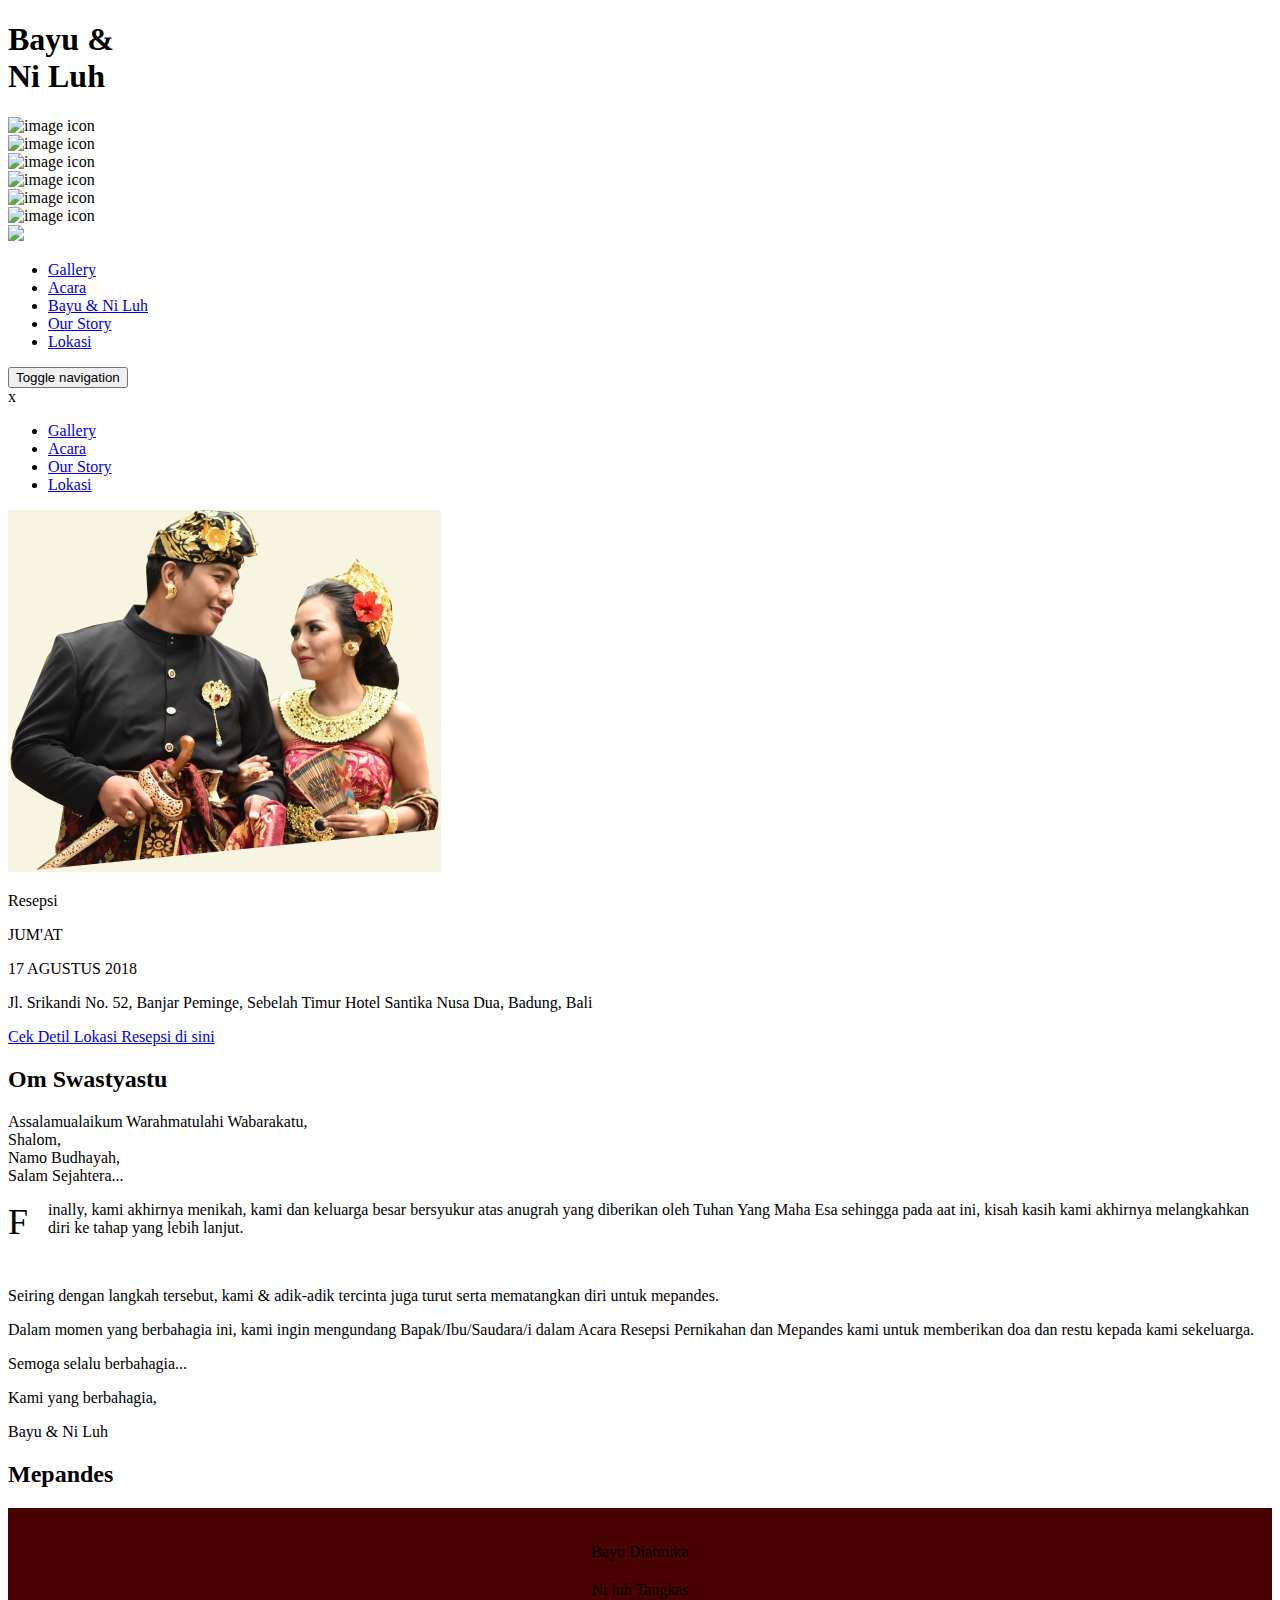
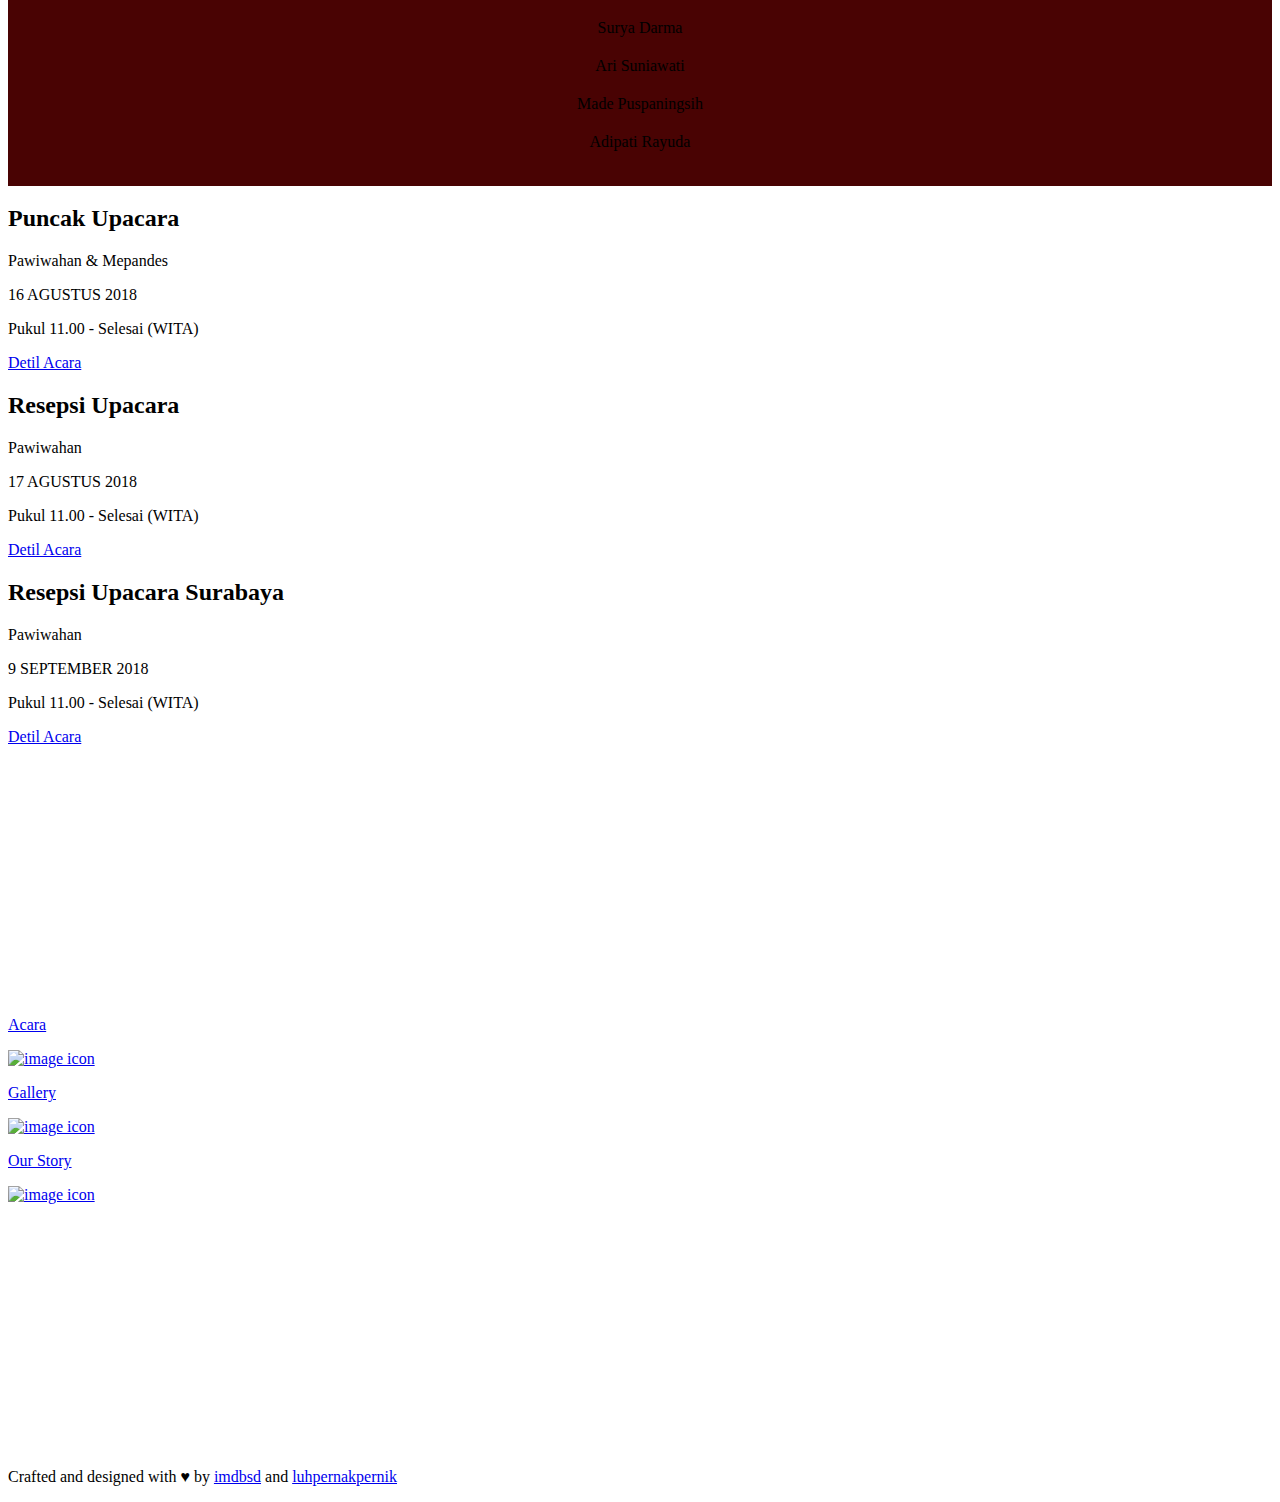
==== commit b39f1465: "polish acara" ====
--- a/index.html
+++ b/index.html
@@ -6,11 +6,11 @@
     <meta http-equiv="X-UA-Compatible" content="ie=edge">
     <link rel="stylesheet" href="http://localhost/pawiwahanbayuniluh/assets/vendor/bootstrap/css/bootstrap.min.css">
     <link rel="stylesheet" href="http://localhost/pawiwahanbayuniluh/assets/vendor/slick/slick/slick.css">
-    <link rel="stylesheet" href="http://localhost/pawiwahanbayuniluh/assets/css/main.css?ver=0.0.25">
-    <link rel="stylesheet" href="http://localhost/pawiwahanbayuniluh/assets/css/main.responsive.css?ver=0.0.25">
+    <link rel="stylesheet" href="http://localhost/pawiwahanbayuniluh/assets/css/main.css?ver=0.0.26">
+    <link rel="stylesheet" href="http://localhost/pawiwahanbayuniluh/assets/css/main.responsive.css?ver=0.0.26">
     <script src="http://localhost/pawiwahanbayuniluh/assets/vendor/jquery/jquery-3.3.1.min.js"></script>    
     <script src="http://localhost/pawiwahanbayuniluh/assets/vendor/slick/slick/slick.min.js"></script>
-    <script src="http://localhost/pawiwahanbayuniluh/assets/js/main.js?ver=0.0.25"></script>
+    <script src="http://localhost/pawiwahanbayuniluh/assets/js/main.js?ver=0.0.26"></script>
     <script src="http://localhost/pawiwahanbayuniluh/assets/vendor/bootstrap/js/bootstrap.min.js"></script>
     <title>Pawiwahan Bayu & Ni Luh</title>
 </head>
@@ -52,9 +52,9 @@
             <div class="container-fluid">
                 <ul class="navbar__menu-wrapper">                                        
                     <li>
-                        <a class="acara-link" href="http://localhost/pawiwahanbayuniluh/#acara">Acara</a></li>
-                    <li>
                         <a href="http://localhost/pawiwahanbayuniluh/gallery">Gallery</a></li>
+                    <li>
+                        <a class="acara-link" href="http://localhost/pawiwahanbayuniluh/acara">Acara</a></li>
                     <li class="navbar__main-title">
                         <a href="http://localhost/pawiwahanbayuniluh/">Bayu & Ni Luh</a>
                     </li>
@@ -74,9 +74,9 @@
                 <span class="navbar__close-toggler" id="menu-close">x</span>
                 <ul class="navbar__mobile-menu">                    
                     <li>
-                        <a class="acara-link" href="http://localhost/pawiwahanbayuniluh/#acara">Acara</a></li>                    
-                    <li>
                         <a href="http://localhost/pawiwahanbayuniluh/gallery">Gallery</a></li>
+                    <li>
+                        <a class="acara-link" href="http://localhost/pawiwahanbayuniluh/acara">Acara</a></li>         
                     <li>
                         <a href="http://localhost/pawiwahanbayuniluh/our-story">Our Story</a></li>                    
                     <li>
@@ -182,7 +182,7 @@
                     <p class="upacara__upacara-name">Pawiwahan & Mepandes</p>
                     <p class="upacara__upacara-date">16 AGUSTUS 2018</p>
                     <p class="upacara__upacara-time">Pukul 11.00 - Selesai (WITA)</p>
-                    <a class="btn__btn-small btn__btn-maron" href="#">Detil Acara</a>
+                    <a class="btn__btn-small btn__btn-maron" href="http://localhost/pawiwahanbayuniluh/acara/">Detil Acara</a>
                 </div>
             </div>
             <div class="col-lg-4 col-md-4 col-sm-12 col-xs-12">                
@@ -191,7 +191,7 @@
                     <p class="upacara__upacara-name">Pawiwahan</p>
                     <p class="upacara__upacara-date">17 AGUSTUS 2018</p>
                     <p class="upacara__upacara-time">Pukul 11.00 - Selesai (WITA)</p>
-                    <a class="btn__btn-small btn__btn-maron" href="#">Detil Acara</a>
+                    <a class="btn__btn-small btn__btn-maron" href="http://localhost/pawiwahanbayuniluh/acara/">Detil Acara</a>
                 </div>
             </div>
             <div class="col-lg-4 col-md-4 col-sm-12 col-xs-12">
@@ -200,7 +200,7 @@
                     <p class="upacara__upacara-name">Pawiwahan</p>
                     <p class="upacara__upacara-date">9 SEPTEMBER 2018</p>
                     <p class="upacara__upacara-time">Pukul 11.00 - Selesai (WITA)</p>
-                    <a class="btn__btn-small btn__btn-maron" href="#">Detil Acara</a>
+                    <a class="btn__btn-small btn__btn-maron" href="http://localhost/pawiwahanbayuniluh/acara/">Detil Acara</a>
                 </div>
             </div>
         </div>        
@@ -216,7 +216,7 @@
     <section class="container" id="snapshot">
         <div class="row">
             <div class="col-lg-7 col-md-7 col-sm-7 col-xs-12">
-                <a class="acara-link" href="http://localhost/pawiwahanbayuniluh/#acara">
+                <a class="acara-link" href="http://localhost/pawiwahanbayuniluh/acara">
                     <div class="snapshot__main-wrapper">                        
                         <div class="snaphost__image" style="background-image: url(http://localhost/pawiwahanbayuniluh/assets/images/snapshoot/acara.jpg)">                     
                         </div>                    
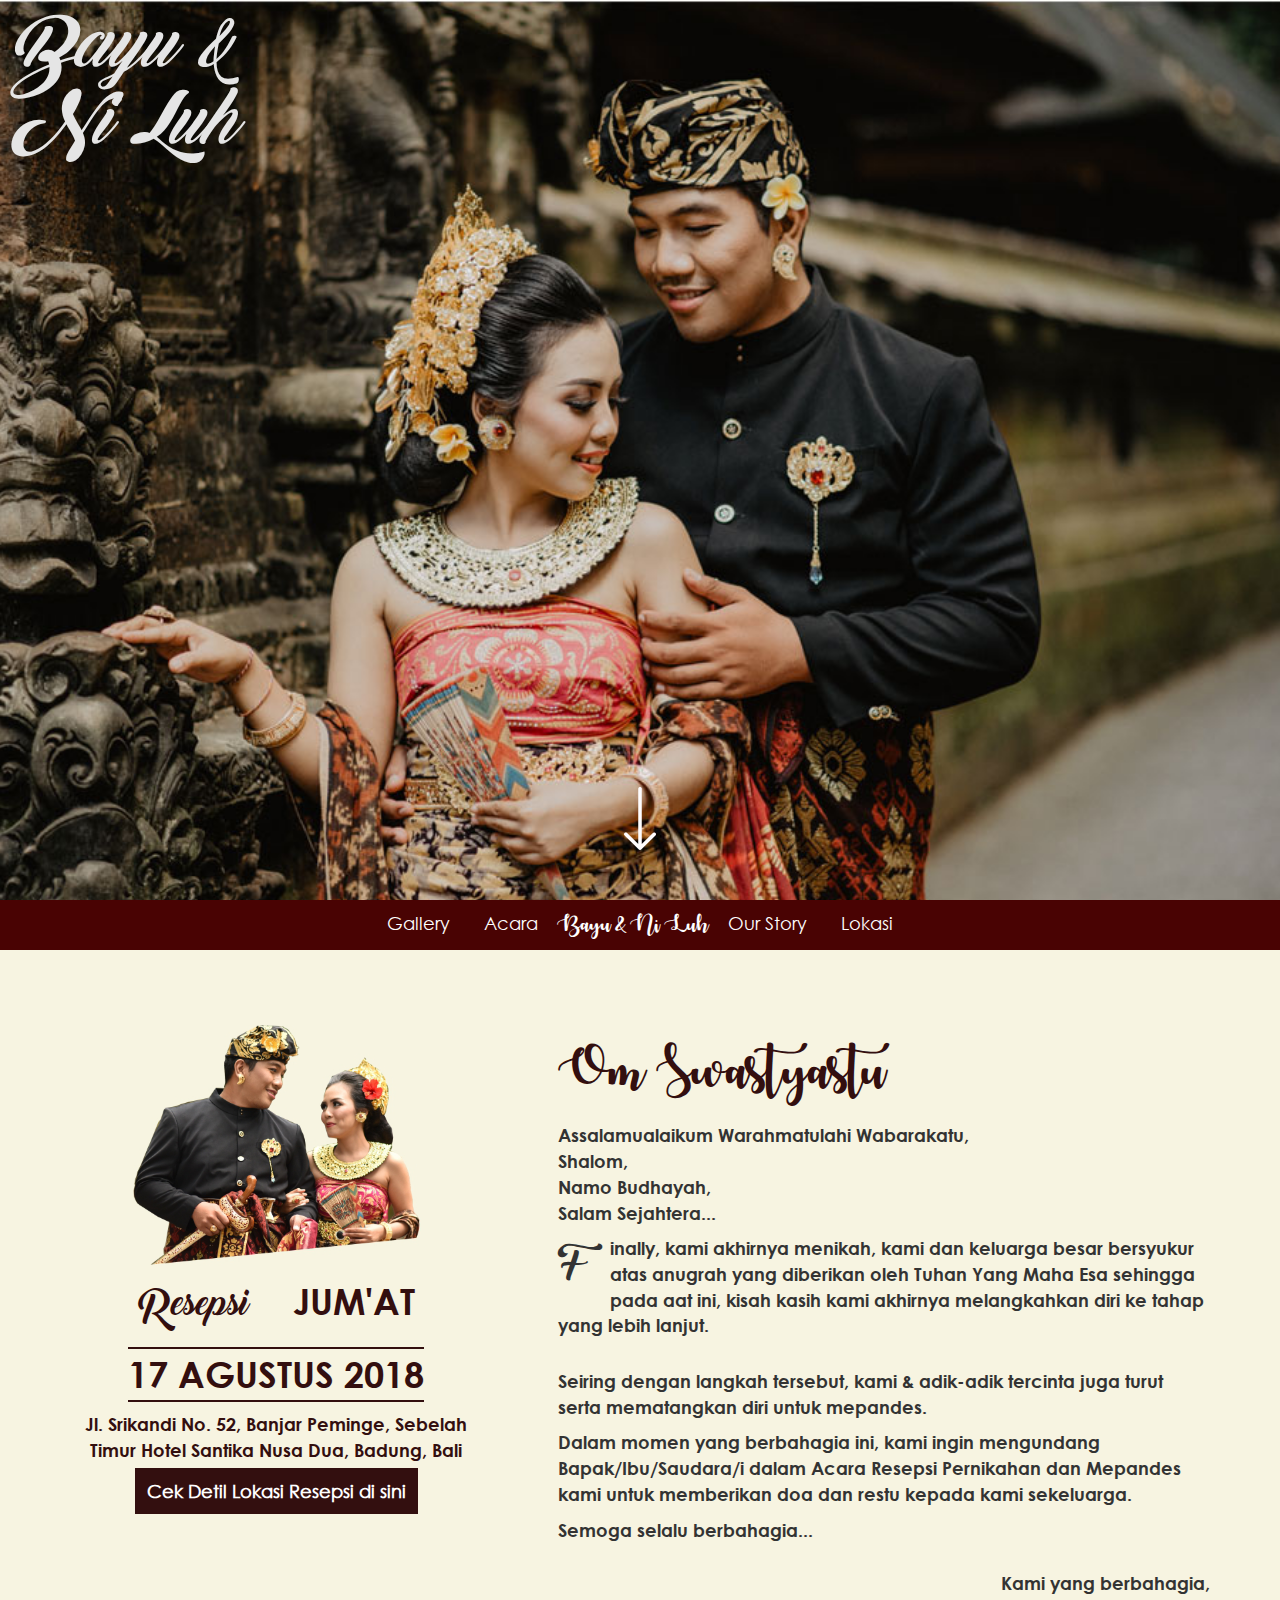
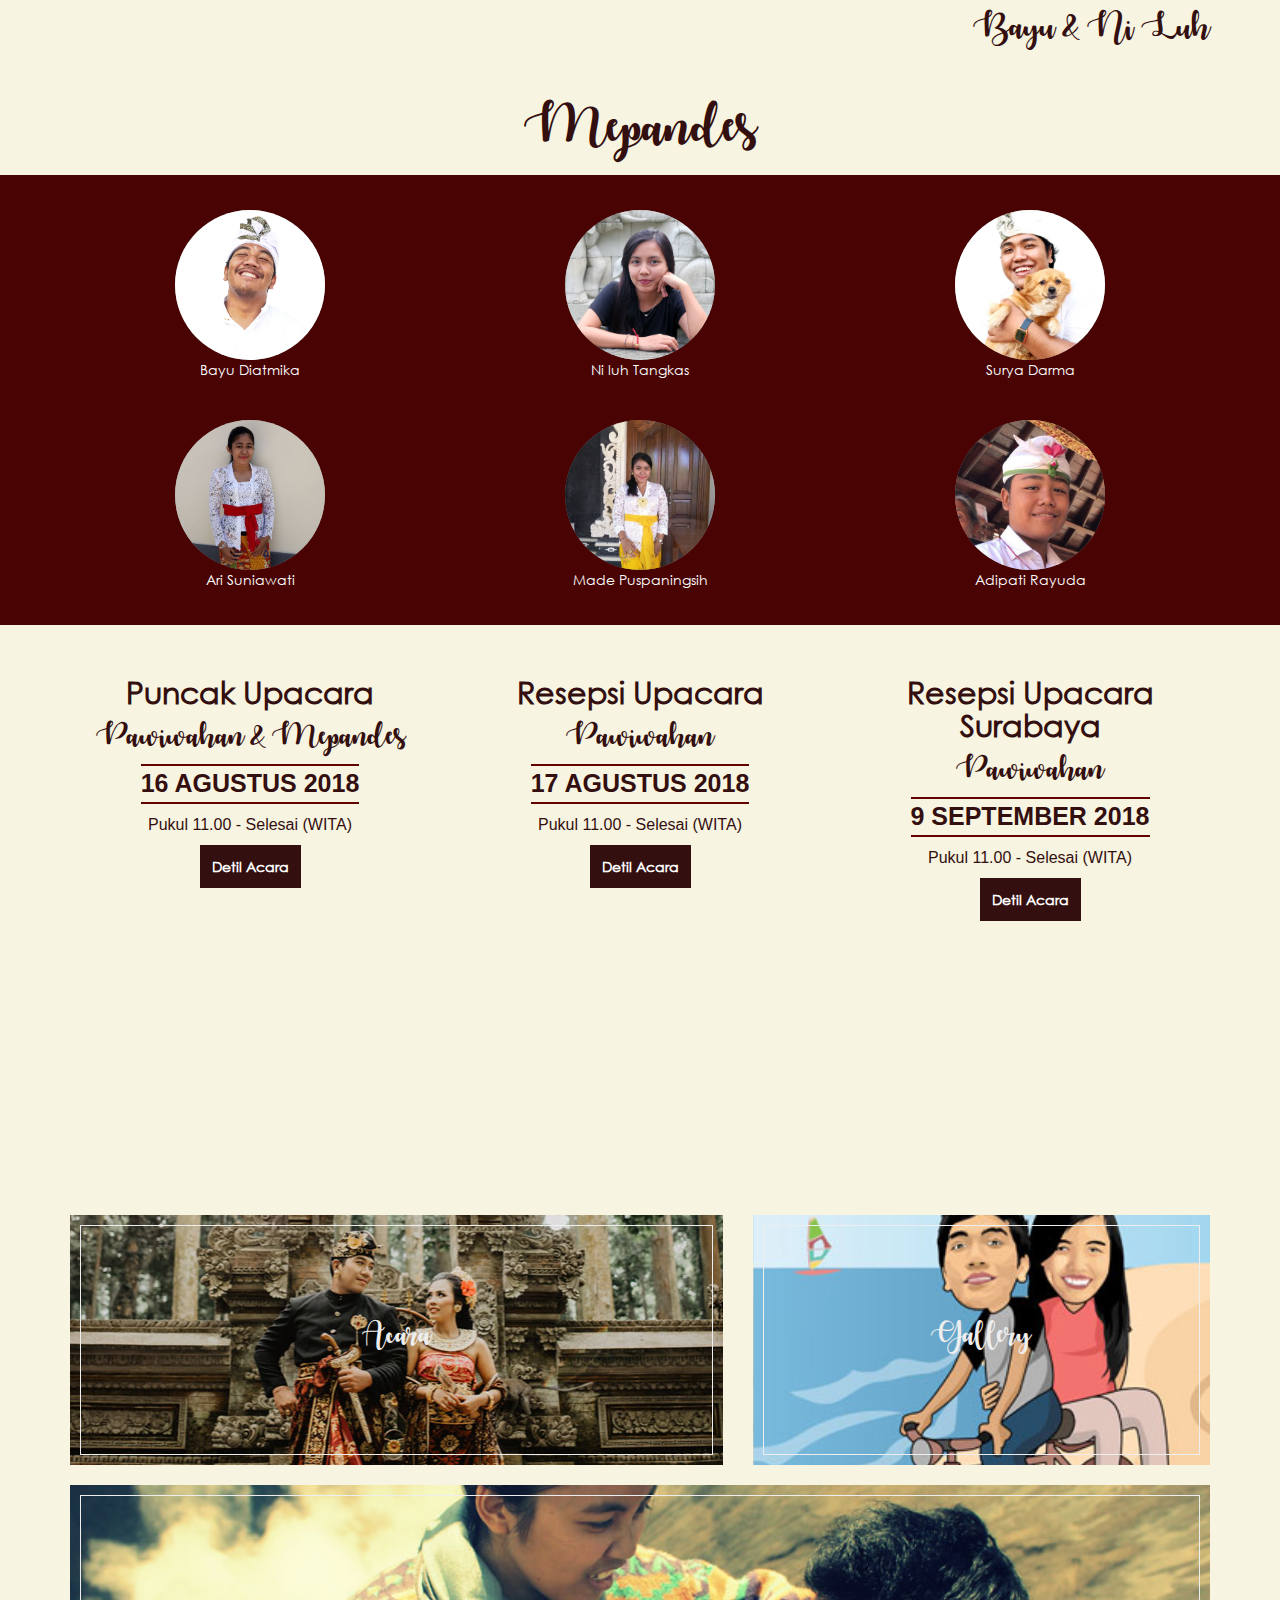
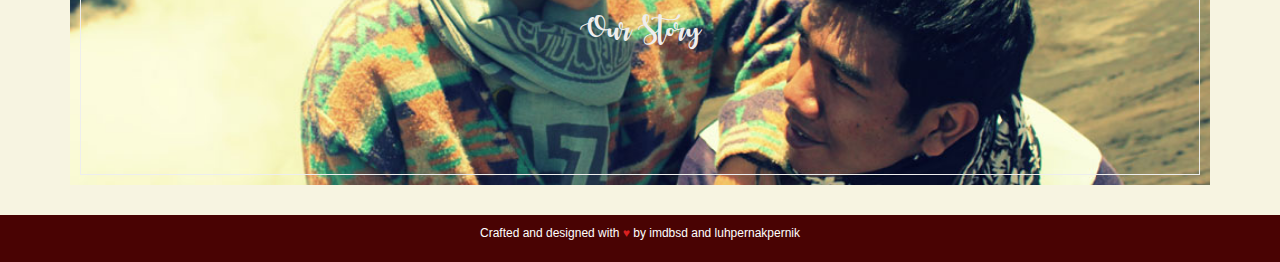
==== commit 817021e5: "Update index.html" ====
--- a/index.html
+++ b/index.html
@@ -4,14 +4,14 @@
     <meta charset="UTF-8">
     <meta name="viewport" content="width=device-width, initial-scale=1.0">
     <meta http-equiv="X-UA-Compatible" content="ie=edge">
-    <link rel="stylesheet" href="http://localhost/pawiwahanbayuniluh/assets/vendor/bootstrap/css/bootstrap.min.css">
-    <link rel="stylesheet" href="http://localhost/pawiwahanbayuniluh/assets/vendor/slick/slick/slick.css">
-    <link rel="stylesheet" href="http://localhost/pawiwahanbayuniluh/assets/css/main.css?ver=0.0.26">
-    <link rel="stylesheet" href="http://localhost/pawiwahanbayuniluh/assets/css/main.responsive.css?ver=0.0.26">
-    <script src="http://localhost/pawiwahanbayuniluh/assets/vendor/jquery/jquery-3.3.1.min.js"></script>    
-    <script src="http://localhost/pawiwahanbayuniluh/assets/vendor/slick/slick/slick.min.js"></script>
-    <script src="http://localhost/pawiwahanbayuniluh/assets/js/main.js?ver=0.0.26"></script>
-    <script src="http://localhost/pawiwahanbayuniluh/assets/vendor/bootstrap/js/bootstrap.min.js"></script>
+    <link rel="stylesheet" href="https://imdbsd.github.io/pawiwahanbayuniluh/assets/vendor/bootstrap/css/bootstrap.min.css">
+    <link rel="stylesheet" href="https://imdbsd.github.io/pawiwahanbayuniluh/assets/vendor/slick/slick/slick.css">
+    <link rel="stylesheet" href="https://imdbsd.github.io/pawiwahanbayuniluh/assets/css/main.css?ver=0.0.27">
+    <link rel="stylesheet" href="https://imdbsd.github.io/pawiwahanbayuniluh/assets/css/main.responsive.css?ver=0.0.27">
+    <script src="https://imdbsd.github.io/pawiwahanbayuniluh/assets/vendor/jquery/jquery-3.3.1.min.js"></script>    
+    <script src="https://imdbsd.github.io/pawiwahanbayuniluh/assets/vendor/slick/slick/slick.min.js"></script>
+    <script src="https://imdbsd.github.io/pawiwahanbayuniluh/assets/js/main.js?ver=0.0.27"></script>
+    <script src="https://imdbsd.github.io/pawiwahanbayuniluh/assets/vendor/bootstrap/js/bootstrap.min.js"></script>
     <title>Pawiwahan Bayu & Ni Luh</title>
 </head>
 <body>
@@ -19,49 +19,49 @@
         <h1 class="slider__main-title">Bayu <span>&</span> <br/> Ni Luh</h1>
         <div class="slider__slider-rail">
             <div class="animated-background">
-                <img class="loader" src="http://localhost/pawiwahanbayuniluh/assets/images/picture.png" alt="image icon"/>
+                <img class="loader" src="https://imdbsd.github.io/pawiwahanbayuniluh/assets/images/picture.png" alt="image icon"/>
                 <div class="slider__content-image" style="background-image: url(assets/images/slideshow/1.jpg);"></div>
             </div>            
             <div class="animated-background">
-                <img class="loader" src="http://localhost/pawiwahanbayuniluh/assets/images/picture.png" alt="image icon"/>
+                <img class="loader" src="https://imdbsd.github.io/pawiwahanbayuniluh/assets/images/picture.png" alt="image icon"/>
                 <div class="slider__content-image" style="background-image: url(assets/images/slideshow/2.jpg);"></div>
             </div>
             <div class="animated-background">
-                <img class="loader" src="http://localhost/pawiwahanbayuniluh/assets/images/picture.png" alt="image icon"/>
+                <img class="loader" src="https://imdbsd.github.io/pawiwahanbayuniluh/assets/images/picture.png" alt="image icon"/>
                 <div class="slider__content-image" style="background-image: url(assets/images/slideshow/3.jpg);"></div>
             </div>
             <div class="animated-background">
-                <img class="loader" src="http://localhost/pawiwahanbayuniluh/assets/images/picture.png" alt="image icon"/>
+                <img class="loader" src="https://imdbsd.github.io/pawiwahanbayuniluh/assets/images/picture.png" alt="image icon"/>
                 <div class="slider__content-image" style="background-image: url(assets/images/slideshow/4.jpg);"></div>
             </div>
             <div class="animated-background">
-                <img class="loader" src="http://localhost/pawiwahanbayuniluh/assets/images/picture.png" alt="image icon"/>
+                <img class="loader" src="https://imdbsd.github.io/pawiwahanbayuniluh/assets/images/picture.png" alt="image icon"/>
                 <div class="slider__content-image" style="background-image: url(assets/images/slideshow/5.jpg);"></div>
             </div>
             <div class="animated-background">
-                <img class="loader" src="http://localhost/pawiwahanbayuniluh/assets/images/picture.png" alt="image icon"/>
+                <img class="loader" src="https://imdbsd.github.io/pawiwahanbayuniluh/assets/images/picture.png" alt="image icon"/>
                 <div class="slider__content-image" style="background-image: url(assets/images/slideshow/6.jpg);"></div>
             </div>
         </div>
         <div class="slider__slide-down-wrapper">
             <i class="slider__slide-down-arrow">
-                <img src="http://localhost/pawiwahanbayuniluh/assets/images/down-arrow.png"/>
+                <img src="https://imdbsd.github.io/pawiwahanbayuniluh/assets/images/down-arrow.png"/>
             </i>
         </div>
         <nav class="navbar navbar__navbar-maron" id="main-navbar">
             <div class="container-fluid">
                 <ul class="navbar__menu-wrapper">                                        
                     <li>
-                        <a href="http://localhost/pawiwahanbayuniluh/gallery">Gallery</a></li>
-                    <li>
-                        <a class="acara-link" href="http://localhost/pawiwahanbayuniluh/acara">Acara</a></li>
+                        <a href="https://imdbsd.github.io/pawiwahanbayuniluh/gallery">Gallery</a></li>
+                    <li>
+                        <a class="acara-link" href="https://imdbsd.github.io/pawiwahanbayuniluh/acara">Acara</a></li>
                     <li class="navbar__main-title">
-                        <a href="http://localhost/pawiwahanbayuniluh/">Bayu & Ni Luh</a>
+                        <a href="https://imdbsd.github.io/pawiwahanbayuniluh/">Bayu & Ni Luh</a>
                     </li>
                     <li>
-                        <a href="http://localhost/pawiwahanbayuniluh/our-story">Our Story</a></li>                    
-                    <li>
-                        <a href="http://localhost/pawiwahanbayuniluh/lokasi/">Lokasi</a></li>
+                        <a href="https://imdbsd.github.io/pawiwahanbayuniluh/our-story">Our Story</a></li>                    
+                    <li>
+                        <a href="https://imdbsd.github.io/pawiwahanbayuniluh/lokasi/">Lokasi</a></li>
                 </ul>
                 <button type="button" class="navbar-toggle collapsed" data-toggle="collapse" data-target="#bs-example-navbar-collapse-1" aria-expanded="false">
                     <span class="sr-only">Toggle navigation</span>
@@ -74,13 +74,13 @@
                 <span class="navbar__close-toggler" id="menu-close">x</span>
                 <ul class="navbar__mobile-menu">                    
                     <li>
-                        <a href="http://localhost/pawiwahanbayuniluh/gallery">Gallery</a></li>
-                    <li>
-                        <a class="acara-link" href="http://localhost/pawiwahanbayuniluh/acara">Acara</a></li>         
-                    <li>
-                        <a href="http://localhost/pawiwahanbayuniluh/our-story">Our Story</a></li>                    
-                    <li>
-                        <a href="http://localhost/pawiwahanbayuniluh/lokasi/">Lokasi</a></li>
+                        <a href="https://imdbsd.github.io/pawiwahanbayuniluh/gallery">Gallery</a></li>
+                    <li>
+                        <a class="acara-link" href="https://imdbsd.github.io/pawiwahanbayuniluh/acara">Acara</a></li>         
+                    <li>
+                        <a href="https://imdbsd.github.io/pawiwahanbayuniluh/our-story">Our Story</a></li>                    
+                    <li>
+                        <a href="https://imdbsd.github.io/pawiwahanbayuniluh/lokasi/">Lokasi</a></li>
                 </ul>
             </div>     
         </nav>
@@ -98,7 +98,7 @@
                         <p class="greeting__date">17 AGUSTUS 2018</p>
                         <p class="greeting__address">Jl. Srikandi No. 52, Banjar Peminge, Sebelah Timur Hotel Santika Nusa Dua, Badung, Bali</p>
                         <div class="greeting__btn-wrapper">                            
-                            <a href="http://localhost/pawiwahanbayuniluh/lokasi/" class="btn__btn-small btn__btn-maron">Cek Detil Lokasi Resepsi di sini</a>
+                            <a href="https://imdbsd.github.io/pawiwahanbayuniluh/lokasi/" class="btn__btn-small btn__btn-maron">Cek Detil Lokasi Resepsi di sini</a>
                         </div>
                     </div>
                 </div>
@@ -182,7 +182,7 @@
                     <p class="upacara__upacara-name">Pawiwahan & Mepandes</p>
                     <p class="upacara__upacara-date">16 AGUSTUS 2018</p>
                     <p class="upacara__upacara-time">Pukul 11.00 - Selesai (WITA)</p>
-                    <a class="btn__btn-small btn__btn-maron" href="http://localhost/pawiwahanbayuniluh/acara/">Detil Acara</a>
+                    <a class="btn__btn-small btn__btn-maron" href="https://imdbsd.github.io/pawiwahanbayuniluh/acara/">Detil Acara</a>
                 </div>
             </div>
             <div class="col-lg-4 col-md-4 col-sm-12 col-xs-12">                
@@ -191,7 +191,7 @@
                     <p class="upacara__upacara-name">Pawiwahan</p>
                     <p class="upacara__upacara-date">17 AGUSTUS 2018</p>
                     <p class="upacara__upacara-time">Pukul 11.00 - Selesai (WITA)</p>
-                    <a class="btn__btn-small btn__btn-maron" href="http://localhost/pawiwahanbayuniluh/acara/">Detil Acara</a>
+                    <a class="btn__btn-small btn__btn-maron" href="https://imdbsd.github.io/pawiwahanbayuniluh/acara/">Detil Acara</a>
                 </div>
             </div>
             <div class="col-lg-4 col-md-4 col-sm-12 col-xs-12">
@@ -200,7 +200,7 @@
                     <p class="upacara__upacara-name">Pawiwahan</p>
                     <p class="upacara__upacara-date">9 SEPTEMBER 2018</p>
                     <p class="upacara__upacara-time">Pukul 11.00 - Selesai (WITA)</p>
-                    <a class="btn__btn-small btn__btn-maron" href="http://localhost/pawiwahanbayuniluh/acara/">Detil Acara</a>
+                    <a class="btn__btn-small btn__btn-maron" href="https://imdbsd.github.io/pawiwahanbayuniluh/acara/">Detil Acara</a>
                 </div>
             </div>
         </div>        
@@ -216,38 +216,38 @@
     <section class="container" id="snapshot">
         <div class="row">
             <div class="col-lg-7 col-md-7 col-sm-7 col-xs-12">
-                <a class="acara-link" href="http://localhost/pawiwahanbayuniluh/acara">
+                <a class="acara-link" href="https://imdbsd.github.io/pawiwahanbayuniluh/acara">
                     <div class="snapshot__main-wrapper">                        
-                        <div class="snaphost__image" style="background-image: url(http://localhost/pawiwahanbayuniluh/assets/images/snapshoot/acara.jpg)">                     
+                        <div class="snaphost__image" style="background-image: url(https://imdbsd.github.io/pawiwahanbayuniluh/assets/images/snapshoot/acara.jpg)">                     
                         </div>                    
                         <div class="snapshot__white-box">
                             <p>Acara</p>
                         </div>
-                        <div class="animated-background"><img class="loader" src="http://localhost/pawiwahanbayuniluh/assets/images/picture.png" alt="image icon"/></div>
+                        <div class="animated-background"><img class="loader" src="https://imdbsd.github.io/pawiwahanbayuniluh/assets/images/picture.png" alt="image icon"/></div>
                     </div>
                 </a>
             </div>            
             <div class="col-lg-5 col-md-5 col-sm-5 col-xs-12">
-                <a href="http://localhost/pawiwahanbayuniluh/gallery">
+                <a href="https://imdbsd.github.io/pawiwahanbayuniluh/gallery">
                     <div class="snapshot__main-wrapper">                        
-                        <div class="snaphost__image" style="background-image: url(http://localhost/pawiwahanbayuniluh/assets/images/snapshoot/gallery.jpg);">                        
+                        <div class="snaphost__image" style="background-image: url(https://imdbsd.github.io/pawiwahanbayuniluh/assets/images/snapshoot/gallery.jpg);">                        
                         </div>                    
                         <div class="snapshot__white-box">
                             <p>Gallery</p>
                         </div>
-                        <div class="animated-background"><img class="loader" src="http://localhost/pawiwahanbayuniluh/assets/images/picture.png" alt="image icon"/></div>
+                        <div class="animated-background"><img class="loader" src="https://imdbsd.github.io/pawiwahanbayuniluh/assets/images/picture.png" alt="image icon"/></div>
                     </div>
                 </a>
             </div>            
             <div class="col-lg-12 col-md-12 col-sm-12 col-xs-12">
-                <a href="http://localhost/pawiwahanbayuniluh/our-story/">
+                <a href="https://imdbsd.github.io/pawiwahanbayuniluh/our-story/">
                     <div class="snapshot__main-wrapper" style="height: 300px;">                        
-                        <div class="snaphost__image" style="background-image: url(http://localhost/pawiwahanbayuniluh/assets/images/snapshoot/our-story.jpg)">                
+                        <div class="snaphost__image" style="background-image: url(https://imdbsd.github.io/pawiwahanbayuniluh/assets/images/snapshoot/our-story.jpg)">                
                         </div>                    
                         <div class="snapshot__white-box">
                             <p>Our Story</p>
                         </div>
-                        <div class="animated-background"><img class="loader" src="http://localhost/pawiwahanbayuniluh/assets/images/picture.png" alt="image icon"/></div>
+                        <div class="animated-background"><img class="loader" src="https://imdbsd.github.io/pawiwahanbayuniluh/assets/images/picture.png" alt="image icon"/></div>
                     </div>
                 </a>
             </div>            
@@ -270,4 +270,4 @@
         gtag('config', 'UA-123561904-1');
     </script>
 </body>
-</html>+</html>
